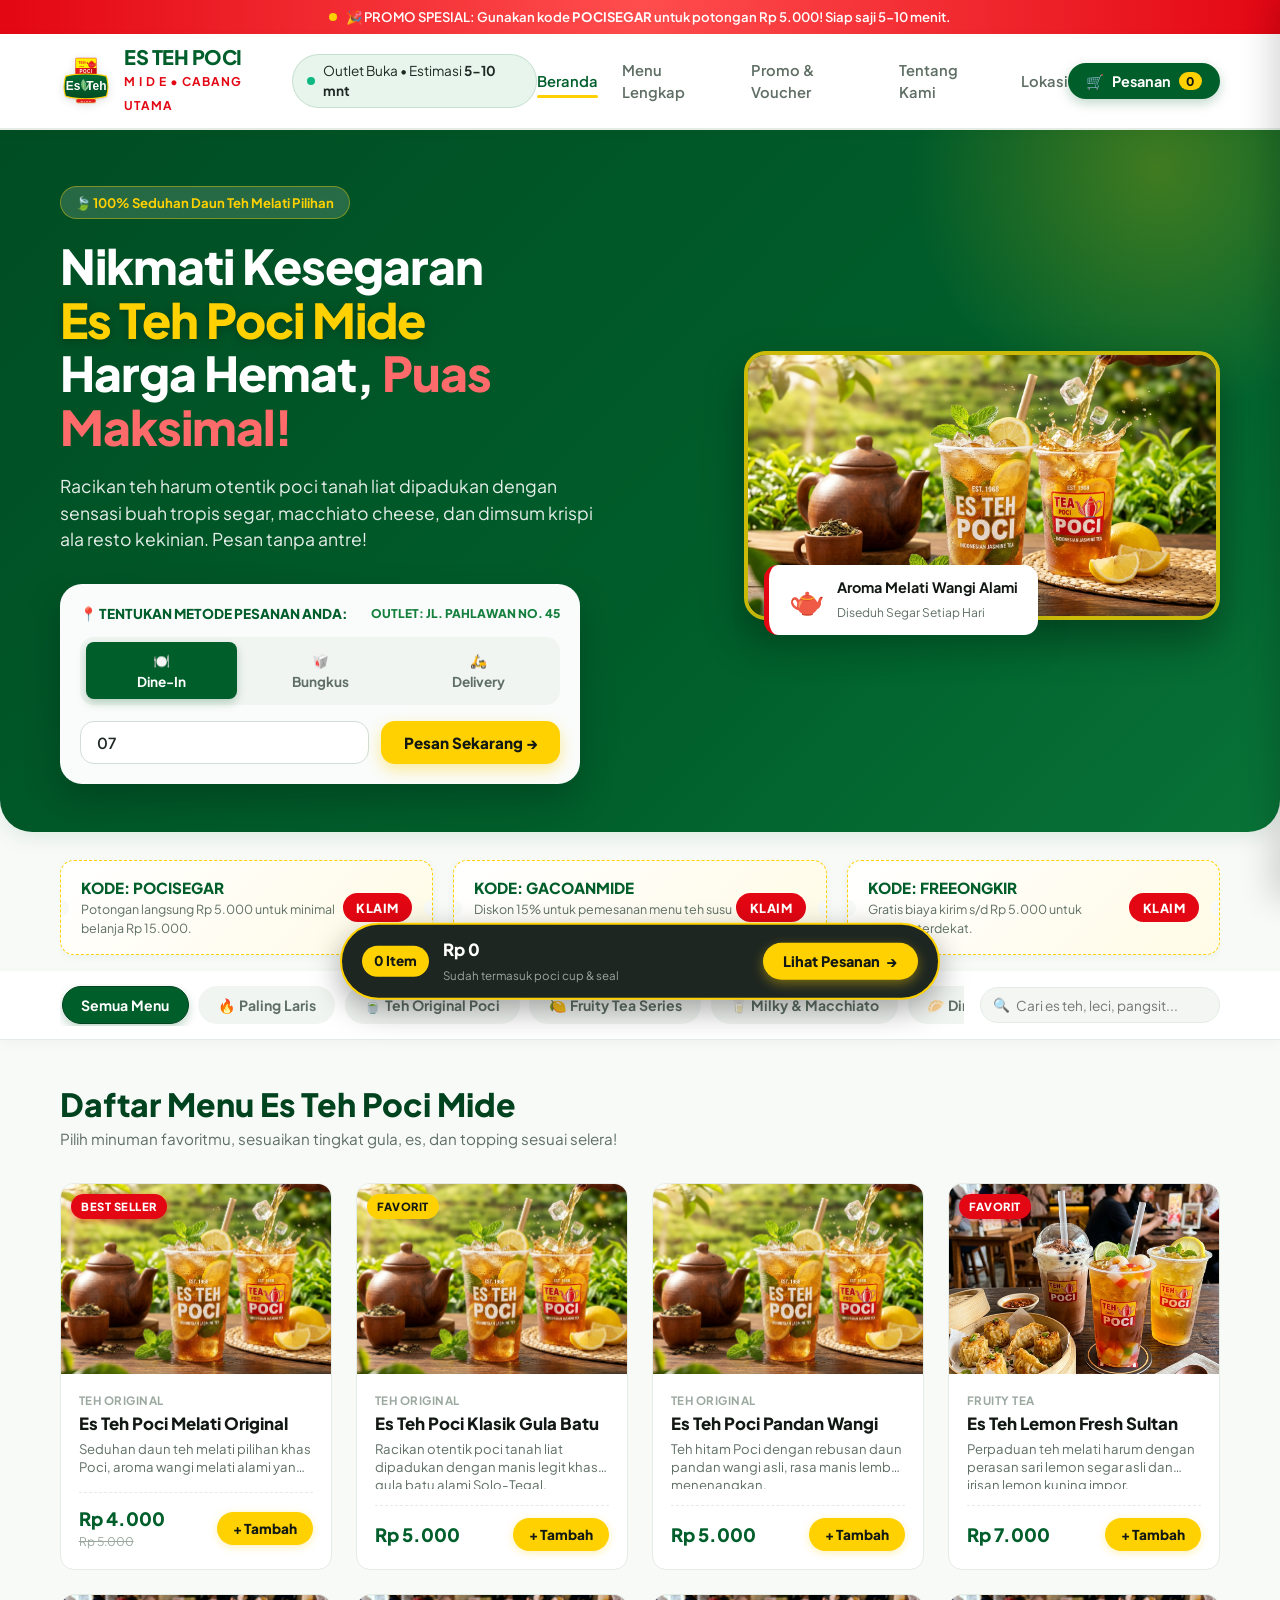
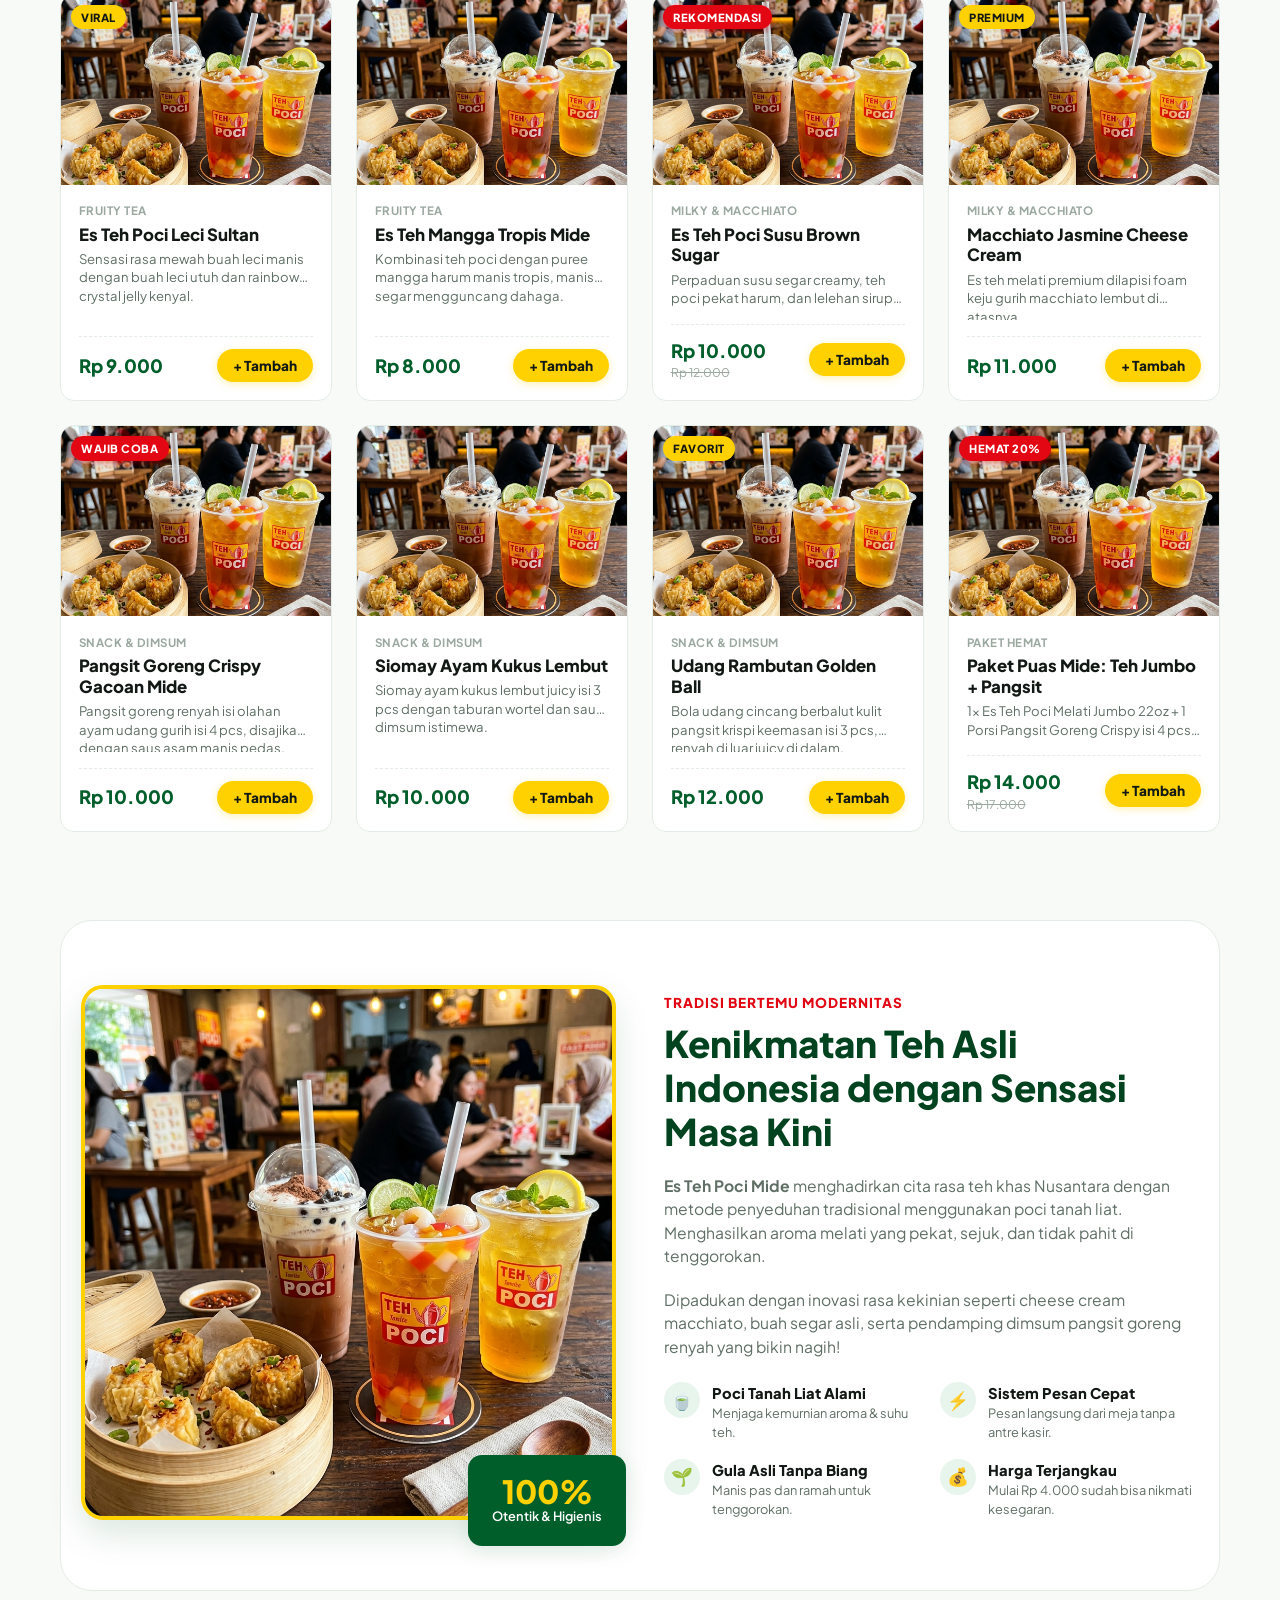
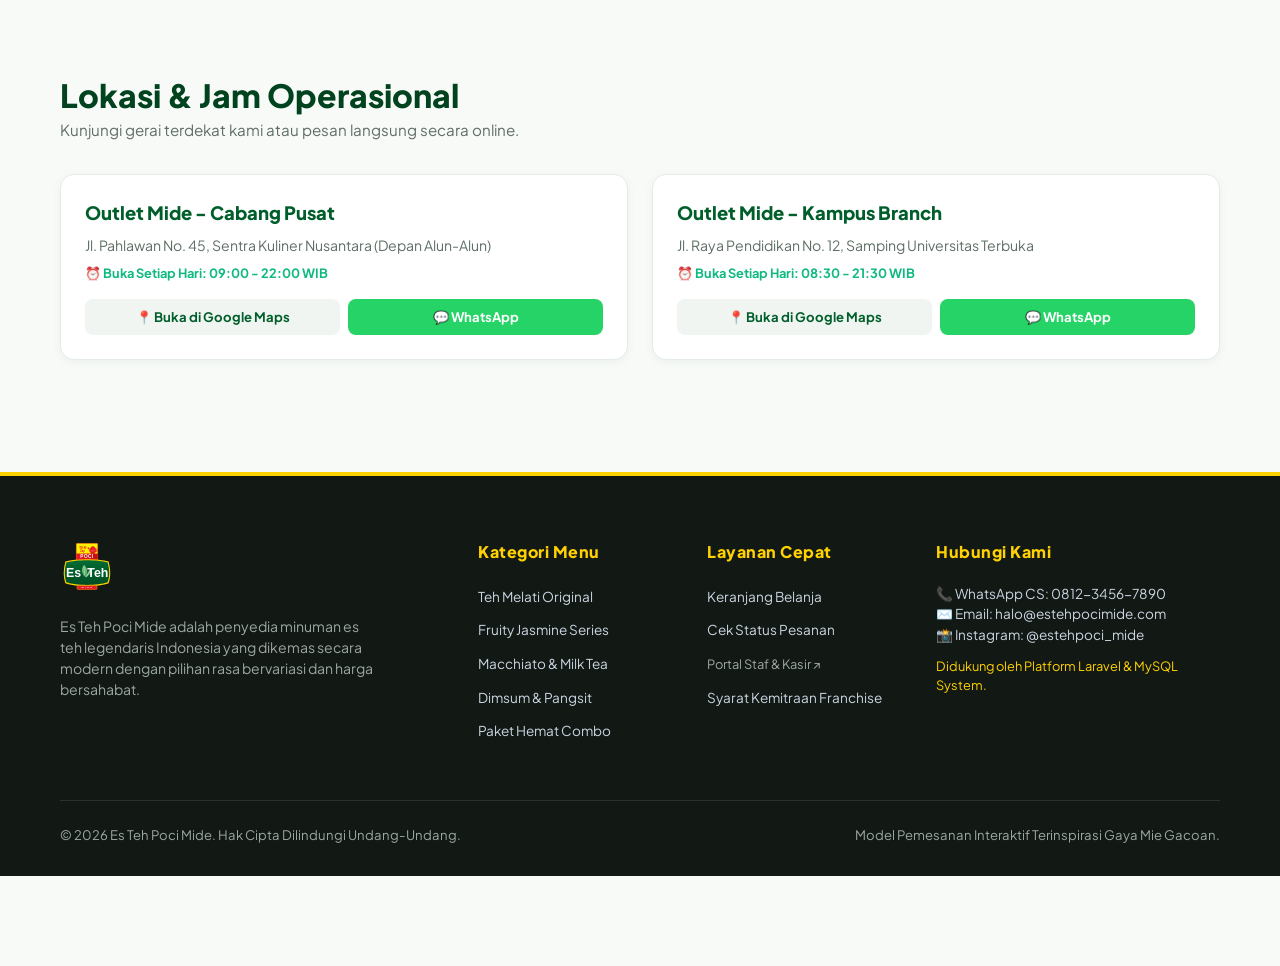
==== index.html @ ba57daf4 "feat: Website Landing Page & Pemesanan Es Teh Poci Mide ala Mie Gacoan, Portal Kasir /access_admin, " ====
<!DOCTYPE html>
<html lang="id">
<head>
  <meta charset="UTF-8">
  <meta name="viewport" content="width=device-width, initial-scale=1.0">
  <title>Es Teh Poci Mide - Segarnya Teh Asli Indonesia | Pesan Online Cepat</title>
  <meta name="description" content="Nikmati kesegaran otentik Es Teh Poci Mide dengan racikan daun teh melati pilihan dan poci tanah liat. Pesan online dine-in, takeaway, atau delivery dengan cepat dan praktis ala Mie Gacoan.">
  <meta name="keywords" content="Es Teh Poci, Es Teh Poci Mide, Pesan Online, Teh Melati, Minuman Segar, Mie Gacoan Style">
  
  <!-- Favicon -->
  <link rel="icon" type="image/svg+xml" href="assets/images/logo.svg">
  
  <!-- CSS Stylesheet -->
  <link rel="stylesheet" href="style.css">
</head>
<body>

  <!-- 1. TOP ANNOUNCEMENT BAR -->
  <div class="top-bar">
    <div class="container">
      <div class="ticker">
        <span class="pulse-dot"></span>
        <span>🎉 PROMO SPESIAL: Gunakan kode <b>POCISEGAR</b> untuk potongan Rp 5.000! Siap saji 5-10 menit.</span>
      </div>
    </div>
  </div>

  <!-- 2. NAVBAR -->
  <header class="navbar">
    <div class="container">
      <div class="nav-inner">
        <!-- Logo -->
        <a href="#beranda" class="brand-logo">
          <img src="assets/images/logo.svg" alt="Es Teh Poci Mide Logo">
          <div class="brand-text">
            <h1>ES TEH POCI</h1>
            <span>M I D E • CABANG UTAMA</span>
          </div>
        </a>

        <!-- Store Context & Status -->
        <div class="outlet-badge">
          <span class="status-led"></span>
          <span>Outlet Buka • Estimasi <b>5-10 mnt</b></span>
        </div>

        <!-- Desktop Navigation Links -->
        <nav class="nav-links">
          <a href="#beranda" class="nav-link active">Beranda</a>
          <a href="#menuCatalog" class="nav-link">Menu Lengkap</a>
          <a href="#promoSection" class="nav-link">Promo & Voucher</a>
          <a href="#tentangKami" class="nav-link">Tentang Kami</a>
          <a href="#lokasiOutlet" class="nav-link">Lokasi</a>
        </nav>

        <!-- Action Buttons (Purely Customer Focused) -->
        <div class="nav-actions">
          <button class="btn-cart-nav" onclick="AppState.openCartDrawer()" id="navCartBtn">
            <span>🛒</span>
            <span>Pesanan</span>
            <span class="cart-count-badge" id="navCartCount">0</span>
          </button>
        </div>
      </div>
    </div>
  </header>

  <!-- 3. HERO SECTION -->
  <section class="hero" id="beranda">
    <div class="container">
      <div class="hero-grid">
        <div class="hero-content">
          <div class="hero-tag">
            <span>🍃 100% Seduhan Daun Teh Melati Pilihan</span>
          </div>
          <h1 class="hero-title">
            Nikmati Kesegaran <br>
            <span class="highlight-yellow">Es Teh Poci Mide</span> <br>
            Harga Hemat, <span class="highlight-red">Puas Maksimal!</span>
          </h1>
          <p class="hero-desc">
            Racikan teh harum otentik poci tanah liat dipadukan dengan sensasi buah tropis segar, macchiato cheese, dan dimsum krispi ala resto kekinian. Pesan tanpa antre!
          </p>

          <!-- Order Mode Selector (Mie Gacoan Style) -->
          <div class="order-mode-selector">
            <div class="order-mode-header">
              <span>📍 Tentukan Metode Pesanan Anda:</span>
              <span style="font-size: 0.75rem; color: #15803d; font-weight: 800;">Outlet: Jl. Pahlawan No. 45</span>
            </div>
            
            <div class="order-tabs">
              <button class="order-tab-btn active" data-mode="dine_in">
                <span>🍽️</span>
                <span>Dine-In</span>
              </button>
              <button class="order-tab-btn" data-mode="takeaway">
                <span>🥡</span>
                <span>Bungkus</span>
              </button>
              <button class="order-tab-btn" data-mode="delivery">
                <span>🛵</span>
                <span>Delivery</span>
              </button>
            </div>

            <div class="order-mode-field" id="heroModeFields">
              <input type="text" id="heroTableNumber" placeholder="Nomor Meja Anda (misal: 07)" value="07">
              <button class="btn-hero-cta" onclick="AppState.scrollToMenu()">Pesan Sekarang →</button>
            </div>
          </div>
        </div>

        <div class="hero-visual">
          <img src="assets/images/hero-banner.jpg" alt="Segarnya Es Teh Poci Mide">
          <div class="floating-taste-badge">
            <div class="taste-badge-icon">🫖</div>
            <div class="taste-badge-text">
              <strong>Aroma Melati Wangi Alami</strong>
              <span>Diseduh Segar Setiap Hari</span>
            </div>
          </div>
        </div>
      </div>
    </div>
  </section>

  <!-- 4. PROMO & VOUCHER CAROUSEL -->
  <section class="promo-strip" id="promoSection">
    <div class="container">
      <div class="promo-cards-scroll">
        <!-- Voucher 1 -->
        <div class="promo-card">
          <div class="promo-content">
            <h4>KODE: POCISEGAR</h4>
            <p>Potongan langsung Rp 5.000 untuk minimal belanja Rp 15.000.</p>
          </div>
          <button class="promo-claim-btn" onclick="AppState.applyPromoCode('POCISEGAR'); AppState.openCartDrawer();">
            KLAIM
          </button>
        </div>

        <!-- Voucher 2 -->
        <div class="promo-card">
          <div class="promo-content">
            <h4>KODE: GACOANMIDE</h4>
            <p>Diskon 15% untuk pemesanan menu teh susu & dimsum!</p>
          </div>
          <button class="promo-claim-btn" onclick="AppState.applyPromoCode('GACOANMIDE'); AppState.openCartDrawer();">
            KLAIM
          </button>
        </div>

        <!-- Voucher 3 -->
        <div class="promo-card">
          <div class="promo-content">
            <h4>KODE: FREEONGKIR</h4>
            <p>Gratis biaya kirim s/d Rp 5.000 untuk delivery terdekat.</p>
          </div>
          <button class="promo-claim-btn" onclick="AppState.applyPromoCode('FREEONGKIR'); AppState.openCartDrawer();">
            KLAIM
          </button>
        </div>
      </div>
    </div>
  </section>

  <!-- 5. STICKY CATEGORY & SEARCH BAR -->
  <div class="category-sticky-bar">
    <div class="container">
      <div class="category-wrapper">
        <div class="category-pills">
          <button class="cat-pill active" data-cat="all">Semua Menu</button>
          <button class="cat-pill" data-cat="bestseller">🔥 Paling Laris</button>
          <button class="cat-pill" data-cat="original">🍵 Teh Original Poci</button>
          <button class="cat-pill" data-cat="fruit">🍋 Fruity Tea Series</button>
          <button class="cat-pill" data-cat="milky">🥛 Milky & Macchiato</button>
          <button class="cat-pill" data-cat="snack">🥟 Dimsum & Snack</button>
          <button class="cat-pill" data-cat="combo">🎉 Paket Hemat</button>
        </div>
        <div class="search-input-wrap">
          <span class="search-icon">🔍</span>
          <input type="text" id="menuSearchInput" placeholder="Cari es teh, leci, pangsit...">
        </div>
      </div>
    </div>
  </div>

  <!-- 6. MENU CATALOG SECTION -->
  <main class="menu-section" id="menuCatalog">
    <div class="container">
      <div class="section-heading">
        <div class="title-area">
          <h2>Daftar Menu Es Teh Poci Mide</h2>
          <p>Pilih minuman favoritmu, sesuaikan tingkat gula, es, dan topping sesuai selera!</p>
        </div>
      </div>

      <!-- Products Grid -->
      <div class="products-grid" id="productsContainer">
        <!-- Rendered via app.js -->
      </div>
    </div>
  </main>

  <!-- 7. ABOUT & BRAND STORY -->
  <section class="container" id="tentangKami">
    <div class="about-section">
      <div class="container">
        <div class="about-grid">
          <div class="about-img-box">
            <img src="assets/images/menu-showcase.jpg" alt="Varian Es Teh Poci Mide & Dimsum">
            <div class="about-badge-exp">
              <h3>100%</h3>
              <p>Otentik & Higienis</p>
            </div>
          </div>
          <div class="about-content">
            <h3 class="sub-title">Tradisi Bertemu Modernitas</h3>
            <h2>Kenikmatan Teh Asli Indonesia dengan Sensasi Masa Kini</h2>
            <p>
              <b>Es Teh Poci Mide</b> menghadirkan cita rasa teh khas Nusantara dengan metode penyeduhan tradisional menggunakan poci tanah liat. Menghasilkan aroma melati yang pekat, sejuk, dan tidak pahit di tenggorokan.
            </p>
            <p>
              Dipadukan dengan inovasi rasa kekinian seperti cheese cream macchiato, buah segar asli, serta pendamping dimsum pangsit goreng renyah yang bikin nagih!
            </p>
            
            <div class="feature-list">
              <div class="feature-item">
                <div class="feature-icon">🍵</div>
                <div class="feature-info">
                  <h5>Poci Tanah Liat Alami</h5>
                  <p>Menjaga kemurnian aroma & suhu teh.</p>
                </div>
              </div>
              <div class="feature-item">
                <div class="feature-icon">⚡</div>
                <div class="feature-info">
                  <h5>Sistem Pesan Cepat</h5>
                  <p>Pesan langsung dari meja tanpa antre kasir.</p>
                </div>
              </div>
              <div class="feature-item">
                <div class="feature-icon">🌱</div>
                <div class="feature-info">
                  <h5>Gula Asli Tanpa Biang</h5>
                  <p>Manis pas dan ramah untuk tenggorokan.</p>
                </div>
              </div>
              <div class="feature-item">
                <div class="feature-icon">💰</div>
                <div class="feature-info">
                  <h5>Harga Terjangkau</h5>
                  <p>Mulai Rp 4.000 sudah bisa nikmati kesegaran.</p>
                </div>
              </div>
            </div>
          </div>
        </div>
      </div>
    </div>
  </section>

  <!-- 8. OUTLET LOCATIONS & CONTACT -->
  <section class="locations-section" id="lokasiOutlet">
    <div class="container">
      <div class="section-heading">
        <div class="title-area">
          <h2>Lokasi & Jam Operasional</h2>
          <p>Kunjungi gerai terdekat kami atau pesan langsung secara online.</p>
        </div>
      </div>

      <div class="outlet-cards">
        <div class="outlet-box">
          <div>
            <h4>Outlet Mide - Cabang Pusat</h4>
            <p>Jl. Pahlawan No. 45, Sentra Kuliner Nusantara (Depan Alun-Alun)</p>
            <div class="outlet-timings">
              <span>⏰ Buka Setiap Hari: 09:00 - 22:00 WIB</span>
            </div>
          </div>
          <div class="outlet-actions">
            <a href="https://maps.google.com" target="_blank" class="btn-outlet-map">📍 Buka di Google Maps</a>
            <a href="https://wa.me/6281234567890?text=Halo%20Admin%20Es%20Teh%20Poci%20Mide" target="_blank" class="btn-outlet-wa">💬 WhatsApp</a>
          </div>
        </div>

        <div class="outlet-box">
          <div>
            <h4>Outlet Mide - Kampus Branch</h4>
            <p>Jl. Raya Pendidikan No. 12, Samping Universitas Terbuka</p>
            <div class="outlet-timings">
              <span>⏰ Buka Setiap Hari: 08:30 - 21:30 WIB</span>
            </div>
          </div>
          <div class="outlet-actions">
            <a href="https://maps.google.com" target="_blank" class="btn-outlet-map">📍 Buka di Google Maps</a>
            <a href="https://wa.me/6281234567890?text=Halo%20Admin%20Es%20Teh%20Poci%20Mide" target="_blank" class="btn-outlet-wa">💬 WhatsApp</a>
          </div>
        </div>
      </div>
    </div>
  </section>

  <!-- 9. FOOTER -->
  <footer class="footer">
    <div class="container">
      <div class="footer-grid">
        <div class="footer-brand">
          <img src="assets/images/logo.svg" alt="Es Teh Poci Mide">
          <p>Es Teh Poci Mide adalah penyedia minuman es teh legendaris Indonesia yang dikemas secara modern dengan pilihan rasa bervariasi dan harga bersahabat.</p>
        </div>
        <div class="footer-col">
          <h5>Kategori Menu</h5>
          <ul>
            <li><a href="#menuCatalog">Teh Melati Original</a></li>
            <li><a href="#menuCatalog">Fruity Jasmine Series</a></li>
            <li><a href="#menuCatalog">Macchiato & Milk Tea</a></li>
            <li><a href="#menuCatalog">Dimsum & Pangsit</a></li>
            <li><a href="#menuCatalog">Paket Hemat Combo</a></li>
          </ul>
        </div>
        <div class="footer-col">
          <h5>Layanan Cepat</h5>
          <ul>
            <li><a href="javascript:void(0)" onclick="AppState.openCartDrawer()">Keranjang Belanja</a></li>
            <li><a href="javascript:void(0)" onclick="AppState.openTrackingModal()">Cek Status Pesanan</a></li>
            <li><a href="access_admin.html" target="_blank" style="color:var(--text-light); font-size:0.8rem;">Portal Staf & Kasir ↗</a></li>
            <li><a href="#lokasiOutlet">Syarat Kemitraan Franchise</a></li>
          </ul>
        </div>
        <div class="footer-col">
          <h5>Hubungi Kami</h5>
          <p style="font-size:0.85rem; color:#cbd5e1; margin-bottom:0.75rem;">
            📞 WhatsApp CS: 0812-3456-7890<br>
            ✉️ Email: halo@estehpocimide.com<br>
            📸 Instagram: @estehpoci_mide
          </p>
          <div style="font-size: 0.8rem; color: var(--yellow);">
            Didukung oleh Platform Laravel & MySQL System.
          </div>
        </div>
      </div>

      <div class="footer-bottom">
        <div>&copy; 2026 Es Teh Poci Mide. Hak Cipta Dilindungi Undang-Undang.</div>
        <div>Model Pemesanan Interaktif Terinspirasi Gaya Mie Gacoan.</div>
      </div>
    </div>
  </footer>

  <!-- 10. STICKY FLOATING CART BAR -->
  <div class="floating-cart-bar" id="floatingCartBar">
    <div class="cart-bar-info">
      <span class="cart-bar-badge" id="floatingCartCount">0 Item</span>
      <div class="cart-bar-pricing">
        <h5 id="floatingCartPrice">Rp 0</h5>
        <span>Sudah termasuk poci cup & seal</span>
      </div>
    </div>
    <button class="btn-view-order" onclick="AppState.openCartDrawer()">
      <span>Lihat Pesanan</span>
      <span>→</span>
    </button>
  </div>

  <!-- 11. MIE GACOAN-STYLE PRODUCT CUSTOMIZATION MODAL -->
  <div class="modal-overlay" id="customizeModal">
    <div class="modal-container">
      <button class="modal-close-btn" onclick="AppState.closeProductModal()">✕</button>
      <img src="assets/images/hero-banner.jpg" id="modalProductImg" class="modal-banner-img" alt="Product Image">
      
      <div class="modal-content-body">
        <div style="display:flex; justify-content:space-between; align-items:flex-start;">
          <div>
            <h3 class="modal-item-title" id="modalProductTitle">Nama Minuman</h3>
            <p class="modal-item-desc" id="modalProductDesc">Deskripsi rasa dan racikan teh</p>
          </div>
          <span style="font-size:1.2rem; font-weight:900; color:var(--primary);" id="modalBasePrice">Rp 4.000</span>
        </div>

        <!-- Customization Fields for Drinks -->
        <div id="drinkCustomizationFields">
          <!-- Size Selector -->
          <div class="option-group">
            <div class="option-group-title">
              <span>Ukuran Cup</span>
              <span class="badge-req">Wajib</span>
            </div>
            <div class="option-chips-grid">
              <label class="option-chip selected">
                <input type="radio" name="cupSize" value="reguler" checked>
                <span class="chip-name">Reguler (16oz)</span>
                <span class="chip-sub">+Rp 0</span>
              </label>
              <label class="option-chip">
                <input type="radio" name="cupSize" value="jumbo">
                <span class="chip-name">Jumbo (22oz) 🔥</span>
                <span class="chip-sub">+Rp 2.000</span>
              </label>
            </div>
          </div>

          <!-- Sugar Level -->
          <div class="option-group">
            <div class="option-group-title">
              <span>Tingkat Kemanisan (Sugar Level)</span>
              <span class="badge-req">Wajib</span>
            </div>
            <div class="option-chips-grid">
              <label class="option-chip selected">
                <input type="radio" name="sugarLevel" value="normal" checked>
                <span class="chip-name">Normal (100%)</span>
                <span class="chip-sub">Rekomendasi</span>
              </label>
              <label class="option-chip">
                <input type="radio" name="sugarLevel" value="less">
                <span class="chip-name">Less Sugar (70%)</span>
                <span class="chip-sub">Manis Pas</span>
              </label>
              <label class="option-chip">
                <input type="radio" name="sugarLevel" value="half">
                <span class="chip-name">Sedikit (30%)</span>
                <span class="chip-sub">Light Sweet</span>
              </label>
              <label class="option-chip">
                <input type="radio" name="sugarLevel" value="zero">
                <span class="chip-name">No Sugar (0%)</span>
                <span class="chip-sub">Teh Tawar</span>
              </label>
            </div>
          </div>

          <!-- Ice Level -->
          <div class="option-group">
            <div class="option-group-title">
              <span>Pilihan Es Batu (Ice Level)</span>
              <span class="badge-req">Wajib</span>
            </div>
            <div class="option-chips-grid">
              <label class="option-chip selected">
                <input type="radio" name="iceLevel" value="normal" checked>
                <span class="chip-name">Normal Ice 🧊</span>
                <span class="chip-sub">Segar Dingin</span>
              </label>
              <label class="option-chip">
                <input type="radio" name="iceLevel" value="less">
                <span class="chip-name">Less Ice</span>
                <span class="chip-sub">Sedikit Es</span>
              </label>
              <label class="option-chip">
                <input type="radio" name="iceLevel" value="extra">
                <span class="chip-name">Extra Ice ❄️</span>
                <span class="chip-sub">Super Dingin</span>
              </label>
              <label class="option-chip">
                <input type="radio" name="iceLevel" value="none">
                <span class="chip-name">Tanpa Es</span>
                <span class="chip-sub">Suhu Ruang</span>
              </label>
            </div>
          </div>

          <!-- Topping Checkbox Options -->
          <div class="option-group">
            <div class="option-group-title">
              <span>Topping Tambahan</span>
              <span style="font-size:0.75rem; color:var(--text-muted);">Bisa pilih lebih dari satu</span>
            </div>
            
            <label class="topping-option-item">
              <div class="topping-left">
                <input type="checkbox" name="topping" value="Cincau Hitam" data-price="2000">
                <span>Cincau Hitam Segar</span>
              </div>
              <span class="topping-price">+Rp 2.000</span>
            </label>

            <label class="topping-option-item">
              <div class="topping-left">
                <input type="checkbox" name="topping" value="Rainbow Jelly" data-price="2000">
                <span>Rainbow Crystal Jelly</span>
              </div>
              <span class="topping-price">+Rp 2.000</span>
            </label>

            <label class="topping-option-item">
              <div class="topping-left">
                <input type="checkbox" name="topping" value="Biji Selasih" data-price="1000">
                <span>Biji Selasih Alami</span>
              </div>
              <span class="topping-price">+Rp 1.000</span>
            </label>

            <label class="topping-option-item">
              <div class="topping-left">
                <input type="checkbox" name="topping" value="Cream Cheese Macchiato" data-price="3000">
                <span>Cream Cheese Macchiato</span>
              </div>
              <span class="topping-price">+Rp 3.000</span>
            </label>
          </div>
        </div>

        <!-- Special Notes Textarea -->
        <div class="option-group" style="border-bottom:none;">
          <div class="option-group-title">
            <span>Catatan Khusus Pesanan</span>
          </div>
          <textarea id="modalNotes" class="notes-input" placeholder="Contoh: Es dipisah, sedotan cabang 2, jangan terlalu manis..."></textarea>
        </div>

        <!-- Modal Footer Actions -->
        <div class="modal-footer-action">
          <div class="qty-counter">
            <button class="qty-btn" onclick="AppState.changeModalQty(-1)">-</button>
            <span class="qty-val" id="modalQty">1</span>
            <button class="qty-btn" onclick="AppState.changeModalQty(1)">+</button>
          </div>
          <button class="btn-confirm-add" onclick="AppState.addToCartFromModal()">
            <span>Tambahkan ke Keranjang</span>
            <span id="modalTotalBtnPrice">Rp 4.000</span>
          </button>
        </div>
      </div>
    </div>
  </div>

  <!-- 12. CART & CHECKOUT SLIDE-OUT DRAWER -->
  <div class="drawer-overlay" id="cartDrawerOverlay" onclick="AppState.closeCartDrawer()"></div>
  <div class="cart-drawer" id="cartDrawer">
    <div class="drawer-header">
      <h3>
        <span>🛒</span>
        <span>Keranjang Pesanan</span>
      </h3>
      <button class="modal-close-btn" style="position:static;" onclick="AppState.closeCartDrawer()">✕</button>
    </div>

    <div class="drawer-body">
      <!-- Empty State -->
      <div id="cartDrawerEmpty" style="display:none; text-align:center; padding:3rem 1rem;">
        <div style="font-size:3.5rem; margin-bottom:1rem;">🛍️</div>
        <h4 style="font-weight:800; color:var(--dark); margin-bottom:0.5rem;">Keranjang Anda Kosong</h4>
        <p style="font-size:0.85rem; color:var(--text-muted); margin-bottom:1.5rem;">Pilih menu kesukaanmu dan masukkan ke dalam keranjang sekarang.</p>
        <button class="btn-confirm-add" style="justify-content:center;" onclick="AppState.closeCartDrawer(); AppState.scrollToMenu();">
          Lihat Menu Segar →
        </button>
      </div>

      <!-- Items List -->
      <div class="cart-items-list" id="cartDrawerItems">
        <!-- Rendered via JS -->
      </div>

      <!-- Checkout Form Section -->
      <div id="cartDrawerCheckoutSection">
        <!-- Promo Code Input -->
        <div class="drawer-promo-box">
          <div class="promo-form">
            <input type="text" id="promoInput" placeholder="Ketik kode promo (misal: POCISEGAR)">
            <button class="btn-apply-promo" onclick="AppState.applyPromoCode()">Pakai</button>
          </div>
          <div id="drawerVoucherAlert" class="applied-voucher-alert" style="display:none;"></div>
        </div>

        <form class="checkout-form-section" id="checkoutForm" onsubmit="AppState.submitOrder(event)">
          <h4 style="font-size:1rem; font-weight:800; color:var(--primary); margin-bottom:1rem;">
            Informasi Pemesan
          </h4>

          <div class="form-group">
            <label for="checkoutName">Nama Lengkap *</label>
            <input type="text" id="checkoutName" required placeholder="Contoh: Andi Pratama" value="Andi">
          </div>

          <div class="form-group">
            <label for="checkoutWa">Nomor WhatsApp Aktif *</label>
            <input type="tel" id="checkoutWa" required placeholder="Contoh: 081234567890" value="081298765432">
          </div>

          <div class="form-group">
            <label>Tipe Pemesanan *</label>
            <div style="display:flex; gap:0.5rem; margin-top:0.3rem;">
              <label style="flex:1; border:1px solid var(--border-color); padding:0.5rem; border-radius:var(--radius-sm); text-align:center; font-size:0.8rem; font-weight:700; cursor:pointer;">
                <input type="radio" name="checkoutOrderType" value="dine_in" checked> Makan di Tempat
              </label>
              <label style="flex:1; border:1px solid var(--border-color); padding:0.5rem; border-radius:var(--radius-sm); text-align:center; font-size:0.8rem; font-weight:700; cursor:pointer;">
                <input type="radio" name="checkoutOrderType" value="takeaway"> Bungkus Pulang
              </label>
              <label style="flex:1; border:1px solid var(--border-color); padding:0.5rem; border-radius:var(--radius-sm); text-align:center; font-size:0.8rem; font-weight:700; cursor:pointer;">
                <input type="radio" name="checkoutOrderType" value="delivery"> Pesan Antar
              </label>
            </div>
          </div>

          <div class="form-group">
            <label for="checkoutDetailDest">Nomor Meja / Alamat Pengiriman *</label>
            <input type="text" id="checkoutDetailDest" required placeholder="Contoh: Meja 07 atau Jl. Mawar No. 12" value="Meja 07">
          </div>

          <div class="form-group">
            <label>Metode Pembayaran *</label>
            <div class="payment-selector">
              <label class="payment-method-chip selected">
                <input type="radio" name="paymentMethod" value="qris" checked>
                <span class="pay-icon">📱</span>
                <span class="pay-title">QRIS Instan</span>
              </label>
              <label class="payment-method-chip">
                <input type="radio" name="paymentMethod" value="transfer">
                <span class="pay-icon">🏦</span>
                <span class="pay-title">Transfer Bank</span>
              </label>
              <label class="payment-method-chip">
                <input type="radio" name="paymentMethod" value="cash">
                <span class="pay-icon">💵</span>
                <span class="pay-title">Tunai di Kasir</span>
              </label>
            </div>
          </div>

          <!-- Price Summary Breakdown -->
          <div class="summary-box">
            <div class="summary-row">
              <span>Subtotal Minuman</span>
              <span id="drawerSubtotal">Rp 0</span>
            </div>
            <div class="summary-row" id="drawerDiscountRow" style="display:none; color:#15803d; font-weight:700;">
              <span>Diskon Voucher</span>
              <span id="drawerDiscount">- Rp 0</span>
            </div>
            <div class="summary-row">
              <span>Biaya Layanan & Cup Seal</span>
              <span>Rp 1.000</span>
            </div>
            <div class="summary-row total-row">
              <span>Total Pembayaran</span>
              <span id="drawerGrandTotal">Rp 0</span>
            </div>
          </div>

          <div style="margin-top:1.25rem;">
            <button type="submit" class="btn-submit-order">
              <span>Lanjutkan & Bayar Pesanan</span>
              <span>→</span>
            </button>
          </div>
        </form>
      </div>
    </div>
  </div>

  <!-- 13. LIVE ORDER TRACKING MODAL (Mie Gacoan Realtime Order Tracking) -->
  <div class="modal-overlay" id="trackingModal">
    <div class="modal-container">
      <button class="modal-close-btn" onclick="AppState.closeTrackingModal()">✕</button>
      <div class="order-tracking-card">
        <div class="track-header">
          <div class="track-badge-id" id="trackOrderId">#POCI-10821</div>
          <h3 style="font-size:1.35rem; font-weight:900; color:var(--dark);">Status Pesanan Anda</h3>
          <p style="font-size:0.85rem; color:var(--text-muted);">
            Pesanan atas nama <b id="trackCustomerName">-</b> • <span id="trackOrderType">-</span>
          </p>
        </div>

        <!-- Timeline Progress Bar -->
        <div class="track-timeline">
          <div class="progress-fill-line" id="timelineProgressLine" style="width: 33%;"></div>
          
          <div class="timeline-step completed" id="step-diterima">
            <div class="step-circle">1</div>
            <span class="step-label">Diterima</span>
          </div>

          <div class="timeline-step current" id="step-diproses">
            <div class="step-circle">2</div>
            <span class="step-label">Diracik</span>
          </div>

          <div class="timeline-step" id="step-siap">
            <div class="step-circle">3</div>
            <span class="step-label">Siap Saji</span>
          </div>

          <div class="timeline-step" id="step-selesai">
            <div class="step-circle">4</div>
            <span class="step-label">Selesai</span>
          </div>
        </div>

        <!-- Dynamic QRIS payment box if QRIS chosen -->
        <div class="qris-display-box" id="trackQrisBox">
          <span style="font-size:0.78rem; font-weight:800; color:var(--primary); text-transform:uppercase; display:block; margin-bottom:0.4rem;">
            Scan QRIS Nasional untuk Konfirmasi Otomatis
          </span>
          <!-- Dynamic QR code simulation with clean SVG -->
          <svg style="width:160px; height:160px; margin:0 auto;" viewBox="0 0 100 100">
            <rect width="100" height="100" fill="#ffffff" />
            <!-- Corners -->
            <rect x="10" y="10" width="25" height="25" fill="#000" />
            <rect x="14" y="14" width="17" height="17" fill="#fff" />
            <rect x="17" y="17" width="11" height="11" fill="#000" />

            <rect x="65" y="10" width="25" height="25" fill="#000" />
            <rect x="69" y="14" width="17" height="17" fill="#fff" />
            <rect x="72" y="17" width="11" height="11" fill="#000" />

            <rect x="10" y="65" width="25" height="25" fill="#000" />
            <rect x="14" y="69" width="17" height="17" fill="#fff" />
            <rect x="17" y="72" width="11" height="11" fill="#000" />

            <!-- Pattern Dots -->
            <rect x="42" y="15" width="6" height="6" fill="#000" />
            <rect x="52" y="15" width="6" height="6" fill="#000" />
            <rect x="42" y="27" width="6" height="6" fill="#000" />
            <rect x="52" y="35" width="6" height="6" fill="#000" />
            <rect x="25" y="45" width="6" height="6" fill="#000" />
            <rect x="35" y="45" width="12" height="6" fill="#000" />
            <rect x="55" y="48" width="8" height="8" fill="#000" />
            <rect x="70" y="45" width="6" height="6" fill="#000" />
            <rect x="80" y="55" width="8" height="6" fill="#000" />
            <rect x="42" y="65" width="8" height="8" fill="#000" />
            <rect x="55" y="65" width="6" height="6" fill="#000" />
            <rect x="42" y="78" width="6" height="6" fill="#000" />
            <rect x="55" y="78" width="12" height="6" fill="#000" />
            <rect x="75" y="75" width="10" height="10" fill="#000" />
            <!-- Center Mini Brand Dot -->
            <circle cx="50" cy="50" r="7" fill="#e30613" />
            <circle cx="50" cy="50" r="4" fill="#ffd100" />
          </svg>
          <div style="font-size:0.75rem; color:var(--text-muted); margin-top:0.4rem;">
            Dapat dipindai melalui GoPay, OVO, DANA, ShopeePay, BCA, Mandiri, dll.
          </div>
          <div style="margin-top:0.6rem;">
            <span class="qris-timer-pill">Menunggu Verifikasi Kasir • Estimasi 3 mnt</span>
          </div>
        </div>

        <!-- Order Items Detail in Tracking -->
        <div style="background:#f8faf8; border-radius:var(--radius-sm); padding:1rem; margin-bottom:1.25rem;">
          <div style="font-size:0.8rem; font-weight:800; color:var(--text-main); margin-bottom:0.5rem; text-transform:uppercase;">
            Rincian Pesanan:
          </div>
          <div id="trackItemsList"></div>
          <div style="display:flex; justify-content:space-between; border-top:1px dashed var(--border-color); padding-top:0.5rem; margin-top:0.5rem; font-weight:900;">
            <span>Total Bayar:</span>
            <span id="trackTotal" style="color:var(--primary);">Rp 0</span>
          </div>
          <div style="font-size:0.75rem; color:var(--text-muted); margin-top:0.25rem;">
            Metode Pembayaran: <b id="trackPayMethod">QRIS</b>
          </div>
        </div>

        <!-- Action Buttons -->
        <div style="display:flex; flex-direction:column; gap:0.6rem;">
          <a href="#" id="btnTrackSendWa" target="_blank" class="btn-submit-order" style="text-decoration:none; background:#25d366; box-shadow:none;">
            <span>💬 Kirim Struk ke WhatsApp Kasir</span>
          </a>
          <button class="btn-confirm-add" style="justify-content:center; background:#f1f5f2; color:var(--dark); box-shadow:none;" onclick="window.print()">
            <span>🖨️ Cetak / Simpan Struk</span>
          </button>
        </div>
      </div>
  <!-- JavaScript App Logic -->
  <script src="app.js"></script>
</body>
</html>
---- style.css ----
/* ==========================================================================
   ES TEH POCI MIDE - BRAND DESIGN SYSTEM & STYLESHEET
   Colors:
     - Forest Green Primary: #005e2b & #004d23
     - Accent Gold/Yellow: #ffd100 & #fdb813
     - Crimson Red Accent: #e30613 & #c60b12
     - Soft Tea Cream: #faf8f2
     - Charcoal Dark: #1a1e1b
   ========================================================================== */

@import url('https://fonts.googleapis.com/css2?family=Plus+Jakarta+Sans:wght@300;400;500;600;700;800;900&family=Playfair+Display:ital,wght@0,700;1,600&display=swap');

:root {
  --primary: #005e2b;
  --primary-dark: #00431e;
  --primary-light: #0d8340;
  --primary-subtle: #e8f5ec;
  --yellow: #ffd100;
  --yellow-hover: #e5bc00;
  --yellow-subtle: #fffbe6;
  --red: #e30613;
  --red-hover: #c60510;
  --red-subtle: #feebee;
  --dark: #121814;
  --dark-surface: #1e2621;
  --text-main: #1f2923;
  --text-muted: #5f6f65;
  --text-light: #9ba8a0;
  --bg-body: #f8faf8;
  --bg-card: #ffffff;
  --border-light: #e5ece6;
  --border-color: #d2ded5;
  
  --shadow-sm: 0 2px 8px rgba(0, 94, 43, 0.06);
  --shadow-md: 0 6px 20px rgba(0, 94, 43, 0.1);
  --shadow-lg: 0 14px 34px rgba(0, 94, 43, 0.14);
  --shadow-glow: 0 0 24px rgba(255, 209, 0, 0.45);
  
  --radius-sm: 8px;
  --radius-md: 14px;
  --radius-lg: 22px;
  --radius-full: 9999px;
  
  --transition: all 0.25s cubic-bezier(0.16, 1, 0.3, 1);
}

/* Reset & Base */
*, *::before, *::after {
  box-sizing: border-box;
  margin: 0;
  padding: 0;
}

html {
  scroll-behavior: smooth;
  font-size: 16px;
}

body {
  font-family: 'Plus Jakarta Sans', sans-serif;
  background-color: var(--bg-body);
  color: var(--text-main);
  line-height: 1.5;
  -webkit-font-smoothing: antialiased;
  overflow-x: hidden;
  padding-bottom: 90px; /* Space for sticky cart */
}

a {
  text-decoration: none;
  color: inherit;
}

button {
  font-family: inherit;
  cursor: pointer;
  border: none;
  background: none;
  outline: none;
  transition: var(--transition);
}

input, select, textarea {
  font-family: inherit;
  font-size: 0.95rem;
}

.container {
  max-width: 1200px;
  margin: 0 auto;
  padding: 0 1.25rem;
}

/* ==========================================================================
   TOP ANNOUNCEMENT BAR
   ========================================================================== */
.top-bar {
  background: linear-gradient(90deg, var(--red) 0%, #ff4d4d 50%, var(--red) 100%);
  color: #fff;
  font-size: 0.82rem;
  font-weight: 600;
  padding: 0.45rem 1rem;
  display: flex;
  justify-content: space-between;
  align-items: center;
}

.top-bar .ticker {
  display: flex;
  align-items: center;
  gap: 0.6rem;
  margin: 0 auto;
}

.top-bar .pulse-dot {
  width: 8px;
  height: 8px;
  background: var(--yellow);
  border-radius: 50%;
  box-shadow: 0 0 0 0 rgba(255, 209, 0, 0.7);
  animation: pulse-ring 1.8s infinite;
}

@keyframes pulse-ring {
  0% { transform: scale(0.9); box-shadow: 0 0 0 0 rgba(255, 209, 0, 0.8); }
  70% { transform: scale(1.1); box-shadow: 0 0 0 8px rgba(255, 209, 0, 0); }
  100% { transform: scale(0.9); box-shadow: 0 0 0 0 rgba(255, 209, 0, 0); }
}

/* ==========================================================================
   NAVIGATION BAR
   ========================================================================== */
.navbar {
  position: sticky;
  top: 0;
  z-index: 1000;
  background: rgba(255, 255, 255, 0.96);
  backdrop-filter: blur(12px);
  border-bottom: 2px solid var(--border-light);
  box-shadow: var(--shadow-sm);
  transition: var(--transition);
}

.navbar .nav-inner {
  display: flex;
  align-items: center;
  justify-content: space-between;
  padding: 0.75rem 0;
}

.brand-logo {
  display: flex;
  align-items: center;
  gap: 0.75rem;
}

.brand-logo img {
  height: 52px;
  width: auto;
  filter: drop-shadow(0 2px 4px rgba(0, 0, 0, 0.12));
}

.brand-text h1 {
  font-size: 1.25rem;
  font-weight: 800;
  color: var(--primary);
  line-height: 1.1;
  letter-spacing: -0.5px;
}

.brand-text span {
  font-size: 0.75rem;
  color: var(--red);
  font-weight: 700;
  text-transform: uppercase;
  letter-spacing: 1px;
}

/* Mie Gacoan Style Store Context Selector */
.outlet-badge {
  display: flex;
  align-items: center;
  background: var(--primary-subtle);
  border: 1px solid rgba(0, 94, 43, 0.15);
  border-radius: var(--radius-full);
  padding: 0.35rem 0.85rem;
  font-size: 0.85rem;
  gap: 0.5rem;
  cursor: pointer;
  transition: var(--transition);
}

.outlet-badge:hover {
  background: #d8edd2;
  border-color: var(--primary);
}

.outlet-badge .status-led {
  width: 8px;
  height: 8px;
  background: #10b981;
  border-radius: 50%;
  animation: pulse-ring 2s infinite;
}

.nav-links {
  display: flex;
  align-items: center;
  gap: 1.5rem;
}

.nav-link {
  font-size: 0.92rem;
  font-weight: 600;
  color: var(--text-muted);
  position: relative;
  transition: var(--transition);
}

.nav-link:hover, .nav-link.active {
  color: var(--primary);
}

.nav-link.active::after {
  content: '';
  position: absolute;
  bottom: -6px;
  left: 0;
  width: 100%;
  height: 3px;
  background: var(--yellow);
  border-radius: 4px;
}

.nav-actions {
  display: flex;
  align-items: center;
  gap: 0.75rem;
}

.btn-admin-switch {
  display: flex;
  align-items: center;
  gap: 0.4rem;
  background: var(--dark-surface);
  color: #fff;
  padding: 0.45rem 0.9rem;
  border-radius: var(--radius-full);
  font-size: 0.8rem;
  font-weight: 600;
}

.btn-admin-switch:hover {
  background: var(--primary);
  transform: translateY(-1px);
}

.btn-cart-nav {
  position: relative;
  background: var(--primary);
  color: #fff;
  padding: 0.55rem 1.15rem;
  border-radius: var(--radius-full);
  font-size: 0.9rem;
  font-weight: 700;
  display: flex;
  align-items: center;
  gap: 0.5rem;
  box-shadow: 0 4px 12px rgba(0, 94, 43, 0.25);
}

.btn-cart-nav:hover {
  background: var(--primary-dark);
  box-shadow: 0 6px 16px rgba(0, 94, 43, 0.35);
  transform: translateY(-1px);
}

.cart-count-badge {
  background: var(--yellow);
  color: var(--dark);
  font-size: 0.75rem;
  font-weight: 800;
  padding: 0.1rem 0.45rem;
  border-radius: 12px;
  min-width: 20px;
  text-align: center;
}

/* ==========================================================================
   HERO SECTION (Mie Gacoan / Fast Casual Vibe)
   ========================================================================== */
.hero {
  position: relative;
  background: linear-gradient(135deg, #004d23 0%, #005e2b 60%, #087337 100%);
  color: #fff;
  padding: 3.5rem 0 3rem;
  overflow: hidden;
  border-radius: 0 0 32px 32px;
  box-shadow: var(--shadow-md);
}

.hero::before {
  content: '';
  position: absolute;
  top: -30%;
  right: -10%;
  width: 500px;
  height: 500px;
  background: radial-gradient(circle, rgba(255, 209, 0, 0.25) 0%, rgba(255, 209, 0, 0) 70%);
  border-radius: 50%;
  pointer-events: none;
}

.hero-grid {
  display: grid;
  grid-template-columns: 1.15fr 0.85fr;
  align-items: center;
  gap: 2.5rem;
}

.hero-tag {
  display: inline-flex;
  align-items: center;
  gap: 0.5rem;
  background: rgba(255, 255, 255, 0.15);
  backdrop-filter: blur(8px);
  border: 1px solid rgba(255, 209, 0, 0.4);
  padding: 0.35rem 0.9rem;
  border-radius: var(--radius-full);
  font-size: 0.82rem;
  font-weight: 700;
  color: var(--yellow);
  margin-bottom: 1.25rem;
}

.hero-title {
  font-size: 3rem;
  font-weight: 900;
  line-height: 1.12;
  letter-spacing: -1px;
  margin-bottom: 1.2rem;
}

.hero-title .highlight-yellow {
  color: var(--yellow);
  text-shadow: 0 2px 10px rgba(0,0,0,0.25);
}

.hero-title .highlight-red {
  color: #ff6b6b;
}

.hero-desc {
  font-size: 1.1rem;
  color: rgba(255, 255, 255, 0.9);
  margin-bottom: 2rem;
  max-width: 540px;
  font-weight: 400;
}

/* Mode Pesan: Dine-in / Takeaway / Delivery Switcher */
.order-mode-selector {
  background: rgba(255, 255, 255, 0.98);
  border-radius: var(--radius-lg);
  padding: 1.25rem;
  box-shadow: 0 16px 36px rgba(0, 0, 0, 0.22);
  color: var(--text-main);
  max-width: 520px;
}

.order-mode-header {
  font-size: 0.85rem;
  font-weight: 800;
  text-transform: uppercase;
  color: var(--primary);
  margin-bottom: 0.75rem;
  display: flex;
  align-items: center;
  justify-content: space-between;
}

.order-tabs {
  display: grid;
  grid-template-columns: repeat(3, 1fr);
  gap: 0.5rem;
  background: #f1f5f2;
  padding: 0.35rem;
  border-radius: var(--radius-md);
  margin-bottom: 1rem;
}

.order-tab-btn {
  padding: 0.6rem 0.5rem;
  font-size: 0.85rem;
  font-weight: 700;
  border-radius: var(--radius-sm);
  display: flex;
  flex-direction: column;
  align-items: center;
  gap: 0.25rem;
  color: var(--text-muted);
}

.order-tab-btn.active {
  background: var(--primary);
  color: #fff;
  box-shadow: 0 4px 10px rgba(0, 94, 43, 0.25);
}

.order-mode-field {
  display: flex;
  gap: 0.75rem;
}

.order-mode-field input, .order-mode-field select {
  flex: 1;
  padding: 0.7rem 1rem;
  border: 1.5px solid var(--border-color);
  border-radius: var(--radius-md);
  background: #fff;
  color: var(--text-main);
  font-weight: 600;
}

.order-mode-field input:focus, .order-mode-field select:focus {
  border-color: var(--primary);
  outline: none;
}

.btn-hero-cta {
  background: var(--yellow);
  color: var(--dark);
  font-weight: 800;
  padding: 0.75rem 1.4rem;
  border-radius: var(--radius-md);
  font-size: 0.95rem;
  white-space: nowrap;
  display: flex;
  align-items: center;
  gap: 0.5rem;
  box-shadow: 0 6px 16px rgba(255, 209, 0, 0.4);
}

.btn-hero-cta:hover {
  background: var(--yellow-hover);
  transform: translateY(-2px);
  box-shadow: 0 8px 20px rgba(255, 209, 0, 0.55);
}

.hero-visual {
  position: relative;
  display: flex;
  justify-content: center;
}

.hero-visual img {
  width: 100%;
  max-width: 480px;
  border-radius: var(--radius-lg);
  box-shadow: 0 20px 40px rgba(0,0,0,0.35);
  border: 4px solid rgba(255, 209, 0, 0.8);
  object-fit: cover;
  transition: transform 0.4s ease;
}

.hero-visual img:hover {
  transform: scale(1.02) rotate(-0.5deg);
}

.floating-taste-badge {
  position: absolute;
  bottom: -15px;
  left: 20px;
  background: #fff;
  color: var(--text-main);
  padding: 0.75rem 1.25rem;
  border-radius: var(--radius-md);
  box-shadow: var(--shadow-lg);
  display: flex;
  align-items: center;
  gap: 0.75rem;
  border-left: 5px solid var(--red);
  animation: float-anim 3s ease-in-out infinite;
}

@keyframes float-anim {
  0%, 100% { transform: translateY(0); }
  50% { transform: translateY(-8px); }
}

.taste-badge-icon {
  font-size: 1.8rem;
}

.taste-badge-text strong {
  display: block;
  font-size: 0.9rem;
  color: var(--dark);
}

.taste-badge-text span {
  font-size: 0.75rem;
  color: var(--text-muted);
}

/* ==========================================================================
   PROMO VOUCHER BANNER CAROUSEL
   ========================================================================== */
.promo-strip {
  padding: 1.75rem 0 0.5rem;
}

.promo-cards-scroll {
  display: flex;
  gap: 1.25rem;
  overflow-x: auto;
  padding-bottom: 0.5rem;
  scrollbar-width: thin;
}

.promo-card {
  min-width: 320px;
  flex: 1;
  background: linear-gradient(135deg, #fff 0%, #fffbe6 100%);
  border: 1.5px dashed var(--yellow);
  border-radius: var(--radius-md);
  padding: 1rem 1.25rem;
  display: flex;
  align-items: center;
  justify-content: space-between;
  box-shadow: var(--shadow-sm);
  position: relative;
  overflow: hidden;
}

.promo-card::before {
  content: '';
  position: absolute;
  left: -8px;
  top: 50%;
  transform: translateY(-50%);
  width: 16px;
  height: 16px;
  background: var(--bg-body);
  border-radius: 50%;
}

.promo-card::after {
  content: '';
  position: absolute;
  right: -8px;
  top: 50%;
  transform: translateY(-50%);
  width: 16px;
  height: 16px;
  background: var(--bg-body);
  border-radius: 50%;
}

.promo-content h4 {
  font-size: 0.95rem;
  font-weight: 800;
  color: var(--primary);
}

.promo-content p {
  font-size: 0.78rem;
  color: var(--text-muted);
}

.promo-claim-btn {
  background: var(--red);
  color: #fff;
  font-size: 0.78rem;
  font-weight: 800;
  padding: 0.4rem 0.85rem;
  border-radius: var(--radius-full);
  letter-spacing: 0.5px;
}

.promo-claim-btn:hover {
  background: var(--red-hover);
}

/* ==========================================================================
   STICKY CATEGORY FILTER BAR (Mie Gacoan Style)
   ========================================================================== */
.category-sticky-bar {
  position: sticky;
  top: 72px;
  z-index: 990;
  background: #ffffff;
  border-bottom: 1px solid var(--border-light);
  padding: 0.85rem 0;
  box-shadow: 0 4px 12px rgba(0,0,0,0.03);
}

.category-wrapper {
  display: flex;
  align-items: center;
  justify-content: space-between;
  gap: 1rem;
}

.category-pills {
  display: flex;
  gap: 0.6rem;
  overflow-x: auto;
  white-space: nowrap;
  scrollbar-width: none;
  -ms-overflow-style: none;
  padding: 2px;
}

.category-pills::-webkit-scrollbar {
  display: none;
}

.cat-pill {
  padding: 0.55rem 1.15rem;
  background: #f1f5f2;
  color: var(--text-muted);
  border-radius: var(--radius-full);
  font-size: 0.88rem;
  font-weight: 700;
  display: flex;
  align-items: center;
  gap: 0.45rem;
  border: 1px solid transparent;
  transition: var(--transition);
}

.cat-pill:hover {
  background: #e4eee6;
  color: var(--primary);
}

.cat-pill.active {
  background: var(--primary);
  color: #ffffff;
  border-color: var(--primary-dark);
  box-shadow: 0 4px 10px rgba(0, 94, 43, 0.25);
}

.search-input-wrap {
  position: relative;
  min-width: 240px;
}

.search-input-wrap input {
  width: 100%;
  padding: 0.55rem 1rem 0.55rem 2.2rem;
  background: #f4f6f4;
  border: 1.5px solid var(--border-light);
  border-radius: var(--radius-full);
  font-size: 0.85rem;
  transition: var(--transition);
}

.search-input-wrap input:focus {
  background: #fff;
  border-color: var(--primary);
  box-shadow: 0 0 0 3px rgba(0, 94, 43, 0.1);
  outline: none;
}

.search-input-wrap .search-icon {
  position: absolute;
  left: 0.8rem;
  top: 50%;
  transform: translateY(-50%);
  color: var(--text-light);
  font-size: 0.85rem;
}

/* ==========================================================================
   MENU CATALOG SECTION
   ========================================================================== */
.menu-section {
  padding: 2.5rem 0 3.5rem;
}

.section-heading {
  margin-bottom: 2rem;
  display: flex;
  align-items: flex-end;
  justify-content: space-between;
  flex-wrap: wrap;
  gap: 1rem;
}

.section-heading .title-area h2 {
  font-size: 2rem;
  font-weight: 800;
  color: var(--primary-dark);
  display: flex;
  align-items: center;
  gap: 0.5rem;
}

.section-heading .title-area p {
  color: var(--text-muted);
  font-size: 0.95rem;
}

.menu-category-group {
  margin-bottom: 3rem;
}

.group-title {
  font-size: 1.35rem;
  font-weight: 800;
  color: var(--primary);
  border-left: 4px solid var(--yellow);
  padding-left: 0.75rem;
  margin-bottom: 1.25rem;
  display: flex;
  align-items: center;
  justify-content: space-between;
}

.group-title span.count-tag {
  font-size: 0.8rem;
  color: var(--text-muted);
  font-weight: 500;
}

.products-grid {
  display: grid;
  grid-template-columns: repeat(auto-fill, minmax(270px, 1fr));
  gap: 1.5rem;
}

/* Product Card (Mie Gacoan app styled) */
.product-card {
  background: var(--bg-card);
  border-radius: var(--radius-md);
  border: 1.5px solid var(--border-light);
  overflow: hidden;
  display: flex;
  flex-direction: column;
  transition: var(--transition);
  position: relative;
}

.product-card:hover {
  transform: translateY(-4px);
  border-color: rgba(0, 94, 43, 0.25);
  box-shadow: var(--shadow-md);
}

.product-thumb {
  position: relative;
  width: 100%;
  height: 190px;
  overflow: hidden;
  background: #f0f4f1;
}

.product-thumb img {
  width: 100%;
  height: 100%;
  object-fit: cover;
  transition: transform 0.4s ease;
}

.product-card:hover .product-thumb img {
  transform: scale(1.08);
}

.badge-tag {
  position: absolute;
  top: 10px;
  left: 10px;
  padding: 0.25rem 0.65rem;
  border-radius: var(--radius-full);
  font-size: 0.7rem;
  font-weight: 800;
  text-transform: uppercase;
  letter-spacing: 0.5px;
}

.badge-bestseller {
  background: var(--red);
  color: #fff;
  box-shadow: 0 2px 6px rgba(227, 6, 19, 0.4);
}

.badge-special {
  background: var(--yellow);
  color: var(--dark);
}

.badge-new {
  background: #10b981;
  color: #fff;
}

.stock-tag-out {
  position: absolute;
  inset: 0;
  background: rgba(0, 0, 0, 0.65);
  backdrop-filter: blur(2px);
  color: #fff;
  display: flex;
  align-items: center;
  justify-content: center;
  font-weight: 800;
  font-size: 0.95rem;
  text-transform: uppercase;
  letter-spacing: 1px;
}

.product-details {
  padding: 1.1rem;
  display: flex;
  flex-direction: column;
  flex: 1;
}

.product-category-lbl {
  font-size: 0.72rem;
  font-weight: 700;
  text-transform: uppercase;
  color: var(--text-light);
  letter-spacing: 0.5px;
  margin-bottom: 0.25rem;
}

.product-name {
  font-size: 1.05rem;
  font-weight: 800;
  color: var(--dark);
  margin-bottom: 0.35rem;
  line-height: 1.25;
}

.product-desc {
  font-size: 0.82rem;
  color: var(--text-muted);
  line-height: 1.4;
  margin-bottom: 1rem;
  display: -webkit-box;
  -webkit-line-clamp: 2;
  -webkit-box-orient: vertical;
  overflow: hidden;
  flex: 1;
}

.product-footer {
  display: flex;
  align-items: center;
  justify-content: space-between;
  padding-top: 0.75rem;
  border-top: 1px dashed var(--border-light);
}

.product-price {
  display: flex;
  flex-direction: column;
}

.product-price .price-val {
  font-size: 1.15rem;
  font-weight: 900;
  color: var(--primary);
}

.product-price .price-strike {
  font-size: 0.75rem;
  text-decoration: line-through;
  color: var(--text-light);
}

.btn-add-item {
  background: var(--yellow);
  color: var(--dark);
  font-size: 0.85rem;
  font-weight: 800;
  padding: 0.5rem 1rem;
  border-radius: var(--radius-full);
  display: flex;
  align-items: center;
  gap: 0.3rem;
  box-shadow: 0 2px 8px rgba(255, 209, 0, 0.3);
}

.btn-add-item:hover {
  background: var(--yellow-hover);
  transform: translateY(-2px);
  box-shadow: 0 4px 12px rgba(255, 209, 0, 0.45);
}

.btn-add-item:disabled {
  background: #e2e8f0;
  color: #94a3b8;
  cursor: not-allowed;
  box-shadow: none;
  transform: none;
}

/* ==========================================================================
   ABOUT & BRAND STORY SECTION
   ========================================================================== */
.about-section {
  background: #ffffff;
  border-radius: 32px;
  padding: 4rem 0;
  margin: 2rem 0;
  border: 1px solid var(--border-light);
}

.about-grid {
  display: grid;
  grid-template-columns: 1fr 1fr;
  align-items: center;
  gap: 3rem;
}

.about-img-box {
  position: relative;
}

.about-img-box img {
  width: 100%;
  border-radius: var(--radius-lg);
  box-shadow: var(--shadow-lg);
  border: 4px solid var(--yellow);
}

.about-badge-exp {
  position: absolute;
  bottom: -20px;
  right: -10px;
  background: var(--primary);
  color: #fff;
  padding: 1.25rem 1.5rem;
  border-radius: var(--radius-md);
  text-align: center;
  box-shadow: var(--shadow-md);
}

.about-badge-exp h3 {
  font-size: 2rem;
  font-weight: 900;
  color: var(--yellow);
  line-height: 1;
}

.about-badge-exp p {
  font-size: 0.8rem;
  font-weight: 600;
}

.about-content h3.sub-title {
  color: var(--red);
  font-weight: 800;
  text-transform: uppercase;
  font-size: 0.85rem;
  letter-spacing: 1px;
  margin-bottom: 0.5rem;
}

.about-content h2 {
  font-size: 2.3rem;
  font-weight: 900;
  color: var(--primary-dark);
  line-height: 1.2;
  margin-bottom: 1.25rem;
}

.about-content p {
  color: var(--text-muted);
  margin-bottom: 1.25rem;
  font-size: 0.98rem;
}

.feature-list {
  display: grid;
  grid-template-columns: 1fr 1fr;
  gap: 1rem;
  margin-top: 1.5rem;
}

.feature-item {
  display: flex;
  align-items: flex-start;
  gap: 0.75rem;
}

.feature-icon {
  width: 36px;
  height: 36px;
  background: var(--primary-subtle);
  color: var(--primary);
  border-radius: 50%;
  display: flex;
  align-items: center;
  justify-content: center;
  font-size: 1.1rem;
  flex-shrink: 0;
}

.feature-info h5 {
  font-size: 0.92rem;
  font-weight: 800;
  color: var(--dark);
}

.feature-info p {
  font-size: 0.8rem;
  color: var(--text-muted);
  margin-bottom: 0;
}

/* ==========================================================================
   LOCATIONS & CONTACT
   ========================================================================== */
.locations-section {
  padding: 3rem 0;
}

.outlet-cards {
  display: grid;
  grid-template-columns: repeat(auto-fit, minmax(300px, 1fr));
  gap: 1.5rem;
  margin-top: 1.5rem;
}

.outlet-box {
  background: #fff;
  border-radius: var(--radius-md);
  border: 1.5px solid var(--border-light);
  padding: 1.5rem;
  box-shadow: var(--shadow-sm);
  display: flex;
  flex-direction: column;
  justify-content: space-between;
}

.outlet-box h4 {
  font-size: 1.15rem;
  font-weight: 800;
  color: var(--primary);
  margin-bottom: 0.5rem;
}

.outlet-box p {
  font-size: 0.88rem;
  color: var(--text-muted);
  margin-bottom: 0.5rem;
}

.outlet-timings {
  font-size: 0.8rem;
  font-weight: 700;
  color: #10b981;
  display: flex;
  align-items: center;
  gap: 0.4rem;
  margin-bottom: 1rem;
}

.outlet-actions {
  display: flex;
  gap: 0.5rem;
}

.btn-outlet-map {
  flex: 1;
  background: #f1f5f2;
  color: var(--primary);
  font-weight: 700;
  font-size: 0.82rem;
  padding: 0.5rem;
  border-radius: var(--radius-sm);
  text-align: center;
}

.btn-outlet-wa {
  flex: 1;
  background: #25d366;
  color: #fff;
  font-weight: 700;
  font-size: 0.82rem;
  padding: 0.5rem;
  border-radius: var(--radius-sm);
  text-align: center;
  display: flex;
  align-items: center;
  justify-content: center;
  gap: 0.35rem;
}

/* ==========================================================================
   STICKY BOTTOM CART BAR (Floating Food App Style)
   ========================================================================== */
.floating-cart-bar {
  position: fixed;
  bottom: 16px;
  left: 50%;
  transform: translateX(-50%) translateY(150%);
  width: calc(100% - 32px);
  max-width: 600px;
  background: var(--dark-surface);
  color: #fff;
  border-radius: var(--radius-full);
  padding: 0.75rem 1.25rem;
  display: flex;
  align-items: center;
  justify-content: space-between;
  box-shadow: 0 10px 30px rgba(0, 0, 0, 0.35);
  border: 2px solid var(--yellow);
  z-index: 999;
  transition: transform 0.4s cubic-bezier(0.16, 1, 0.3, 1);
}

.floating-cart-bar.active {
  transform: translateX(-50%) translateY(0);
}

.cart-bar-info {
  display: flex;
  align-items: center;
  gap: 0.85rem;
}

.cart-bar-badge {
  background: var(--yellow);
  color: var(--dark);
  font-weight: 900;
  padding: 0.35rem 0.75rem;
  border-radius: var(--radius-full);
  font-size: 0.85rem;
}

.cart-bar-pricing h5 {
  font-size: 1.05rem;
  font-weight: 800;
  color: #fff;
}

.cart-bar-pricing span {
  font-size: 0.72rem;
  color: var(--text-light);
}

.btn-view-order {
  background: var(--yellow);
  color: var(--dark);
  font-weight: 800;
  font-size: 0.9rem;
  padding: 0.6rem 1.25rem;
  border-radius: var(--radius-full);
  display: flex;
  align-items: center;
  gap: 0.4rem;
  box-shadow: 0 4px 12px rgba(255, 209, 0, 0.4);
}

.btn-view-order:hover {
  background: #fff;
  transform: scale(1.02);
}

/* ==========================================================================
   MODALS & DRAWERS (Mie Gacoan Customizer & Cart)
   ========================================================================== */
.modal-overlay {
  position: fixed;
  inset: 0;
  background: rgba(18, 24, 20, 0.65);
  backdrop-filter: blur(6px);
  z-index: 2000;
  opacity: 0;
  visibility: hidden;
  transition: opacity 0.3s ease, visibility 0.3s ease;
  display: flex;
  align-items: center;
  justify-content: center;
  padding: 1rem;
}

.modal-overlay.active {
  opacity: 1;
  visibility: visible;
}

.modal-container {
  background: #ffffff;
  border-radius: 24px;
  width: 100%;
  max-width: 540px;
  max-height: 90vh;
  overflow-y: auto;
  box-shadow: 0 25px 50px rgba(0, 0, 0, 0.25);
  transform: scale(0.92) translateY(20px);
  transition: transform 0.3s cubic-bezier(0.16, 1, 0.3, 1);
  position: relative;
}

.modal-overlay.active .modal-container {
  transform: scale(1) translateY(0);
}

.modal-close-btn {
  position: absolute;
  top: 1rem;
  right: 1rem;
  background: rgba(0, 0, 0, 0.08);
  width: 36px;
  height: 36px;
  border-radius: 50%;
  display: flex;
  align-items: center;
  justify-content: center;
  font-size: 1.1rem;
  color: var(--dark);
  z-index: 10;
  transition: var(--transition);
}

.modal-close-btn:hover {
  background: var(--red);
  color: #fff;
}

/* Modal Customizer Styling */
.modal-banner-img {
  width: 100%;
  height: 220px;
  object-fit: cover;
  border-radius: 24px 24px 0 0;
}

.modal-content-body {
  padding: 1.5rem;
}

.modal-item-title {
  font-size: 1.4rem;
  font-weight: 800;
  color: var(--dark);
  margin-bottom: 0.25rem;
}

.modal-item-desc {
  font-size: 0.88rem;
  color: var(--text-muted);
  margin-bottom: 1.25rem;
}

.option-group {
  margin-bottom: 1.25rem;
  padding-bottom: 1.25rem;
  border-bottom: 1px solid var(--border-light);
}

.option-group-title {
  font-size: 0.92rem;
  font-weight: 800;
  color: var(--primary-dark);
  margin-bottom: 0.65rem;
  display: flex;
  align-items: center;
  justify-content: space-between;
}

.option-group-title span.badge-req {
  font-size: 0.7rem;
  background: var(--red-subtle);
  color: var(--red);
  padding: 0.15rem 0.5rem;
  border-radius: var(--radius-full);
}

.option-chips-grid {
  display: grid;
  grid-template-columns: repeat(auto-fit, minmax(120px, 1fr));
  gap: 0.5rem;
}

.option-chip {
  position: relative;
  display: flex;
  flex-direction: column;
  align-items: center;
  justify-content: center;
  padding: 0.65rem 0.5rem;
  border: 1.5px solid var(--border-color);
  border-radius: var(--radius-md);
  cursor: pointer;
  text-align: center;
  background: #fff;
  transition: var(--transition);
}

.option-chip input {
  position: absolute;
  opacity: 0;
  cursor: pointer;
}

.option-chip span.chip-name {
  font-size: 0.82rem;
  font-weight: 700;
  color: var(--text-main);
}

.option-chip span.chip-sub {
  font-size: 0.72rem;
  color: var(--text-muted);
  margin-top: 2px;
}

.option-chip:hover {
  border-color: var(--primary);
  background: var(--primary-subtle);
}

.option-chip.selected {
  border-color: var(--primary);
  background: var(--primary-subtle);
  box-shadow: 0 0 0 2px var(--primary);
}

.option-chip.selected span.chip-name {
  color: var(--primary-dark);
}

/* Checkbox Topping options */
.topping-option-item {
  display: flex;
  align-items: center;
  justify-content: space-between;
  padding: 0.65rem 0;
  border-bottom: 1px dashed var(--border-light);
  cursor: pointer;
}

.topping-left {
  display: flex;
  align-items: center;
  gap: 0.65rem;
  font-size: 0.88rem;
  font-weight: 600;
}

.topping-price {
  font-size: 0.85rem;
  font-weight: 700;
  color: var(--primary);
}

/* Special Note input */
.notes-input {
  width: 100%;
  padding: 0.75rem 1rem;
  border: 1.5px solid var(--border-color);
  border-radius: var(--radius-md);
  resize: vertical;
  min-height: 70px;
  font-size: 0.85rem;
}

.notes-input:focus {
  border-color: var(--primary);
  outline: none;
}

/* Modal Bottom Actions */
.modal-footer-action {
  display: flex;
  align-items: center;
  justify-content: space-between;
  gap: 1rem;
  margin-top: 1.25rem;
}

.qty-counter {
  display: flex;
  align-items: center;
  background: #f1f5f2;
  border-radius: var(--radius-full);
  padding: 0.25rem;
}

.qty-btn {
  width: 34px;
  height: 34px;
  border-radius: 50%;
  background: #fff;
  display: flex;
  align-items: center;
  justify-content: center;
  font-weight: 800;
  color: var(--dark);
  box-shadow: 0 2px 4px rgba(0,0,0,0.06);
}

.qty-btn:hover {
  background: var(--yellow);
}

.qty-val {
  min-width: 36px;
  text-align: center;
  font-weight: 800;
  font-size: 1rem;
}

.btn-confirm-add {
  flex: 1;
  background: var(--primary);
  color: #fff;
  font-weight: 800;
  font-size: 0.95rem;
  padding: 0.85rem 1.25rem;
  border-radius: var(--radius-full);
  display: flex;
  align-items: center;
  justify-content: space-between;
  box-shadow: 0 6px 18px rgba(0, 94, 43, 0.3);
}

.btn-confirm-add:hover {
  background: var(--primary-dark);
  transform: translateY(-1px);
}

/* ==========================================================================
   CART & CHECKOUT DRAWER
   ========================================================================== */
.drawer-overlay {
  position: fixed;
  inset: 0;
  background: rgba(18, 24, 20, 0.6);
  backdrop-filter: blur(4px);
  z-index: 2100;
  opacity: 0;
  visibility: hidden;
  transition: opacity 0.3s ease, visibility 0.3s ease;
}

.drawer-overlay.active {
  opacity: 1;
  visibility: visible;
}

.cart-drawer {
  position: fixed;
  top: 0;
  right: 0;
  bottom: 0;
  width: 100%;
  max-width: 480px;
  background: #ffffff;
  z-index: 2200;
  transform: translateX(100%);
  transition: transform 0.35s cubic-bezier(0.16, 1, 0.3, 1);
  display: flex;
  flex-direction: column;
  box-shadow: -10px 0 30px rgba(0, 0, 0, 0.15);
}

.cart-drawer.active {
  transform: translateX(0);
}

.drawer-header {
  padding: 1.25rem 1.5rem;
  border-bottom: 1.5px solid var(--border-light);
  display: flex;
  align-items: center;
  justify-content: space-between;
}

.drawer-header h3 {
  font-size: 1.2rem;
  font-weight: 800;
  color: var(--primary-dark);
  display: flex;
  align-items: center;
  gap: 0.5rem;
}

.drawer-body {
  flex: 1;
  overflow-y: auto;
  padding: 1.25rem 1.5rem;
}

/* Cart Item Card */
.cart-items-list {
  display: flex;
  flex-direction: column;
  gap: 1rem;
}

.cart-item {
  background: #f8faf8;
  border: 1px solid var(--border-light);
  border-radius: var(--radius-md);
  padding: 0.9rem;
  display: flex;
  gap: 0.85rem;
  position: relative;
}

.cart-item-img {
  width: 64px;
  height: 64px;
  border-radius: var(--radius-sm);
  object-fit: cover;
  flex-shrink: 0;
}

.cart-item-details {
  flex: 1;
}

.cart-item-title {
  font-size: 0.95rem;
  font-weight: 800;
  color: var(--dark);
}

.cart-item-options {
  font-size: 0.75rem;
  color: var(--text-muted);
  margin: 0.2rem 0 0.5rem;
  line-height: 1.3;
}

.cart-item-bottom {
  display: flex;
  align-items: center;
  justify-content: space-between;
}

.cart-item-price {
  font-weight: 800;
  color: var(--primary);
  font-size: 0.92rem;
}

.cart-item-actions {
  display: flex;
  align-items: center;
  gap: 0.5rem;
}

.btn-remove-item {
  color: var(--red);
  font-size: 0.85rem;
  padding: 0.2rem;
}

/* Promo Voucher Field in Drawer */
.drawer-promo-box {
  background: var(--yellow-subtle);
  border: 1.5px dashed var(--yellow);
  border-radius: var(--radius-md);
  padding: 0.85rem;
  margin: 1.25rem 0;
}

.promo-form {
  display: flex;
  gap: 0.5rem;
}

.promo-form input {
  flex: 1;
  padding: 0.5rem 0.85rem;
  border: 1px solid #e0c24f;
  border-radius: var(--radius-sm);
  font-size: 0.85rem;
  text-transform: uppercase;
  font-weight: 700;
}

.btn-apply-promo {
  background: var(--primary);
  color: #fff;
  font-weight: 800;
  font-size: 0.8rem;
  padding: 0.5rem 0.9rem;
  border-radius: var(--radius-sm);
}

.applied-voucher-alert {
  margin-top: 0.5rem;
  font-size: 0.78rem;
  color: #15803d;
  font-weight: 700;
  display: flex;
  align-items: center;
  justify-content: space-between;
}

/* Customer Details Form in Drawer */
.checkout-form-section {
  margin-top: 1.5rem;
  padding-top: 1.25rem;
  border-top: 1.5px solid var(--border-light);
}

.form-group {
  margin-bottom: 0.85rem;
}

.form-group label {
  display: block;
  font-size: 0.82rem;
  font-weight: 700;
  color: var(--text-main);
  margin-bottom: 0.35rem;
}

.form-group input, .form-group select, .form-group textarea {
  width: 100%;
  padding: 0.65rem 0.85rem;
  border: 1.5px solid var(--border-color);
  border-radius: var(--radius-sm);
  background: #fff;
  font-size: 0.88rem;
}

.form-group input:focus, .form-group select:focus, .form-group textarea:focus {
  border-color: var(--primary);
  outline: none;
}

/* Payment Methods Grid */
.payment-selector {
  display: grid;
  grid-template-columns: repeat(3, 1fr);
  gap: 0.5rem;
  margin-top: 0.5rem;
}

.payment-method-chip {
  border: 1.5px solid var(--border-color);
  border-radius: var(--radius-sm);
  padding: 0.6rem 0.4rem;
  text-align: center;
  cursor: pointer;
  transition: var(--transition);
  display: flex;
  flex-direction: column;
  align-items: center;
  gap: 0.2rem;
}

.payment-method-chip input {
  display: none;
}

.payment-method-chip span.pay-icon {
  font-size: 1.2rem;
}

.payment-method-chip span.pay-title {
  font-size: 0.75rem;
  font-weight: 700;
}

.payment-method-chip.selected {
  border-color: var(--primary);
  background: var(--primary-subtle);
  color: var(--primary-dark);
}

/* Order Summary Box */
.summary-box {
  background: #f8faf8;
  border-radius: var(--radius-md);
  padding: 1rem;
  margin-top: 1.25rem;
}

.summary-row {
  display: flex;
  justify-content: space-between;
  font-size: 0.85rem;
  color: var(--text-muted);
  margin-bottom: 0.4rem;
}

.summary-row.total-row {
  font-size: 1.1rem;
  font-weight: 900;
  color: var(--primary-dark);
  border-top: 1px dashed var(--border-color);
  padding-top: 0.6rem;
  margin-top: 0.5rem;
}

.drawer-footer {
  padding: 1rem 1.5rem;
  border-top: 1.5px solid var(--border-light);
  background: #ffffff;
}

.btn-submit-order {
  width: 100%;
  background: linear-gradient(135deg, var(--primary) 0%, var(--primary-dark) 100%);
  color: #fff;
  font-weight: 800;
  font-size: 1rem;
  padding: 0.95rem;
  border-radius: var(--radius-full);
  display: flex;
  align-items: center;
  justify-content: center;
  gap: 0.6rem;
  box-shadow: 0 6px 20px rgba(0, 94, 43, 0.35);
}

.btn-submit-order:hover {
  background: var(--primary-dark);
  transform: translateY(-2px);
  box-shadow: 0 8px 24px rgba(0, 94, 43, 0.45);
}

/* ==========================================================================
   ORDER STATUS TRACKING MODAL (Mie Gacoan KDS Live Tracking)
   ========================================================================== */
.order-tracking-card {
  padding: 1.5rem;
}

.track-header {
  text-align: center;
  margin-bottom: 1.5rem;
}

.track-badge-id {
  display: inline-block;
  background: var(--yellow-subtle);
  color: #856404;
  border: 1px solid var(--yellow);
  padding: 0.25rem 0.85rem;
  border-radius: var(--radius-full);
  font-size: 0.82rem;
  font-weight: 800;
  margin-bottom: 0.5rem;
}

.track-timeline {
  display: flex;
  justify-content: space-between;
  position: relative;
  margin: 2rem 0;
}

.track-timeline::before {
  content: '';
  position: absolute;
  top: 18px;
  left: 30px;
  right: 30px;
  height: 4px;
  background: #e2e8f0;
  z-index: 1;
}

.track-timeline .progress-fill-line {
  position: absolute;
  top: 18px;
  left: 30px;
  height: 4px;
  background: var(--primary);
  z-index: 2;
  transition: width 0.5s ease;
}

.timeline-step {
  position: relative;
  z-index: 3;
  display: flex;
  flex-direction: column;
  align-items: center;
  width: 70px;
  text-align: center;
}

.step-circle {
  width: 38px;
  height: 38px;
  border-radius: 50%;
  background: #ffffff;
  border: 3px solid #cbd5e1;
  display: flex;
  align-items: center;
  justify-content: center;
  font-weight: 800;
  font-size: 0.9rem;
  color: #64748b;
  margin-bottom: 0.4rem;
  transition: var(--transition);
}

.timeline-step.completed .step-circle {
  background: var(--primary);
  border-color: var(--primary);
  color: #fff;
}

.timeline-step.current .step-circle {
  background: var(--yellow);
  border-color: var(--primary);
  color: var(--dark);
  box-shadow: 0 0 0 4px rgba(255, 209, 0, 0.4);
  animation: pulse-ring 1.8s infinite;
}

.step-label {
  font-size: 0.72rem;
  font-weight: 700;
  color: var(--text-muted);
}

.timeline-step.current .step-label {
  color: var(--primary);
  font-weight: 800;
}

/* QRIS Card */
.qris-display-box {
  background: #fff;
  border: 2px dashed #cbd5e1;
  border-radius: var(--radius-md);
  padding: 1.25rem;
  text-align: center;
  margin: 1.25rem 0;
}

.qris-display-box img {
  width: 180px;
  height: 180px;
  margin: 0 auto 0.75rem;
  display: block;
}

.qris-timer-pill {
  display: inline-block;
  background: var(--red-subtle);
  color: var(--red);
  padding: 0.2rem 0.75rem;
  border-radius: var(--radius-full);
  font-size: 0.8rem;
  font-weight: 800;
}

/* ==========================================================================
   ADMIN DASHBOARD VIEW (Kitchen Display & Backoffice)
   ========================================================================== */
.admin-modal-container {
  max-width: 900px;
}

.admin-header {
  background: var(--dark-surface);
  color: #fff;
  padding: 1.25rem 1.5rem;
  display: flex;
  align-items: center;
  justify-content: space-between;
}

.admin-stats-grid {
  display: grid;
  grid-template-columns: repeat(4, 1fr);
  gap: 1rem;
  margin-bottom: 1.5rem;
}

.admin-stat-card {
  background: #f8faf8;
  border: 1px solid var(--border-light);
  border-radius: var(--radius-md);
  padding: 1rem;
}

.admin-stat-card span.stat-title {
  font-size: 0.75rem;
  font-weight: 700;
  color: var(--text-muted);
  text-transform: uppercase;
}

.admin-stat-card h3.stat-val {
  font-size: 1.4rem;
  font-weight: 900;
  color: var(--primary);
  margin-top: 0.2rem;
}

.admin-tabs {
  display: flex;
  gap: 0.5rem;
  border-bottom: 2px solid var(--border-light);
  margin-bottom: 1.25rem;
}

.admin-tab {
  padding: 0.6rem 1.25rem;
  font-size: 0.85rem;
  font-weight: 700;
  color: var(--text-muted);
  border-bottom: 3px solid transparent;
  margin-bottom: -2px;
}

.admin-tab.active {
  color: var(--primary);
  border-color: var(--primary);
}

.admin-table {
  width: 100%;
  border-collapse: collapse;
  font-size: 0.85rem;
}

.admin-table th {
  background: #f1f5f2;
  text-align: left;
  padding: 0.75rem 0.85rem;
  font-weight: 800;
  color: var(--dark);
}

.admin-table td {
  padding: 0.75rem 0.85rem;
  border-bottom: 1px solid var(--border-light);
  vertical-align: middle;
}

.status-badge {
  display: inline-block;
  padding: 0.25rem 0.65rem;
  border-radius: var(--radius-full);
  font-size: 0.72rem;
  font-weight: 800;
}

.status-badge.diterima { background: #e0f2fe; color: #0284c7; }
.status-badge.diproses { background: #fef3c7; color: #d97706; }
.status-badge.siap { background: #f3e8ff; color: #7e22ce; }
.status-badge.selesai { background: #dcfce7; color: #15803d; }

.btn-action-status {
  padding: 0.35rem 0.75rem;
  border-radius: var(--radius-sm);
  font-size: 0.75rem;
  font-weight: 700;
  background: var(--primary);
  color: #fff;
}

.btn-action-status:hover {
  background: var(--primary-dark);
}

/* ==========================================================================
   FOOTER
   ========================================================================== */
.footer {
  background: #121814;
  color: #f1f5f2;
  padding: 4rem 0 2rem;
  margin-top: 4rem;
  border-top: 4px solid var(--yellow);
}

.footer-grid {
  display: grid;
  grid-template-columns: 2fr 1fr 1fr 1.5fr;
  gap: 2.5rem;
  margin-bottom: 3rem;
}

.footer-brand img {
  height: 54px;
  margin-bottom: 1rem;
}

.footer-brand p {
  color: #9ba8a0;
  font-size: 0.88rem;
  max-width: 320px;
}

.footer-col h5 {
  color: var(--yellow);
  font-size: 1rem;
  font-weight: 800;
  margin-bottom: 1.25rem;
  letter-spacing: 0.5px;
}

.footer-col ul {
  list-style: none;
}

.footer-col ul li {
  margin-bottom: 0.6rem;
}

.footer-col ul li a {
  color: #cbd5e1;
  font-size: 0.85rem;
  transition: var(--transition);
}

.footer-col ul li a:hover {
  color: var(--yellow);
  padding-left: 4px;
}

.footer-bottom {
  border-top: 1px solid rgba(255, 255, 255, 0.1);
  padding-top: 1.5rem;
  display: flex;
  justify-content: space-between;
  align-items: center;
  font-size: 0.82rem;
  color: #9ba8a0;
}

/* ==========================================================================
   RESPONSIVE DESIGN (Mobile First Mie Gacoan Style)
   ========================================================================== */
@media (max-width: 992px) {
  .hero-grid {
    grid-template-columns: 1fr;
    text-align: center;
  }
  
  .hero-desc {
    margin: 0 auto 2rem;
  }
  
  .order-mode-selector {
    margin: 0 auto;
  }

  .about-grid {
    grid-template-columns: 1fr;
  }
  
  .footer-grid {
    grid-template-columns: 1fr 1fr;
  }

  .admin-stats-grid {
    grid-template-columns: repeat(2, 1fr);
  }
}

@media (max-width: 768px) {
  .hero-title {
    font-size: 2.2rem;
  }
  
  .nav-links {
    display: none;
  }

  .category-wrapper {
    flex-direction: column;
    align-items: stretch;
  }

  .search-input-wrap {
    min-width: 100%;
  }

  .footer-grid {
    grid-template-columns: 1fr;
  }

  .order-mode-field {
    flex-direction: column;
  }

  .floating-cart-bar {
    width: calc(100% - 20px);
    bottom: 10px;
    padding: 0.65rem 1rem;
  }

  .admin-stats-grid {
    grid-template-columns: 1fr;
  }
}
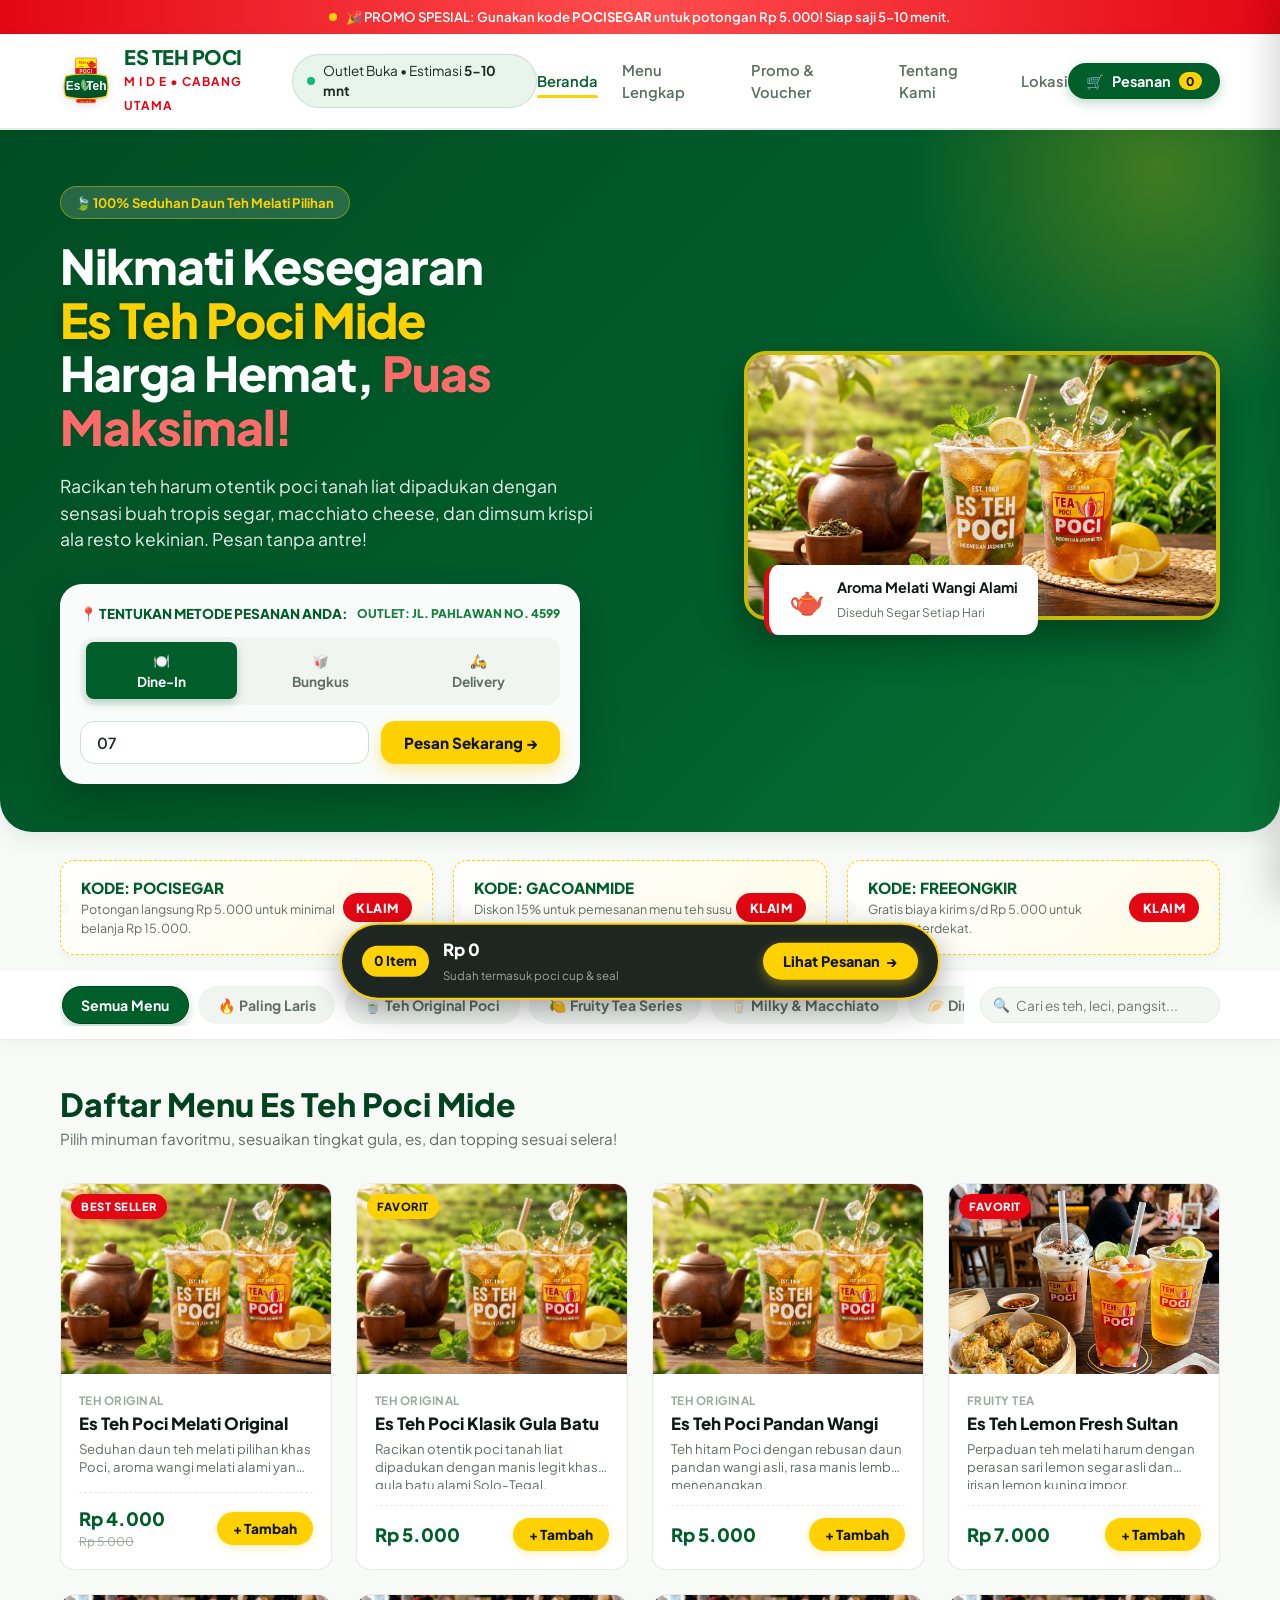
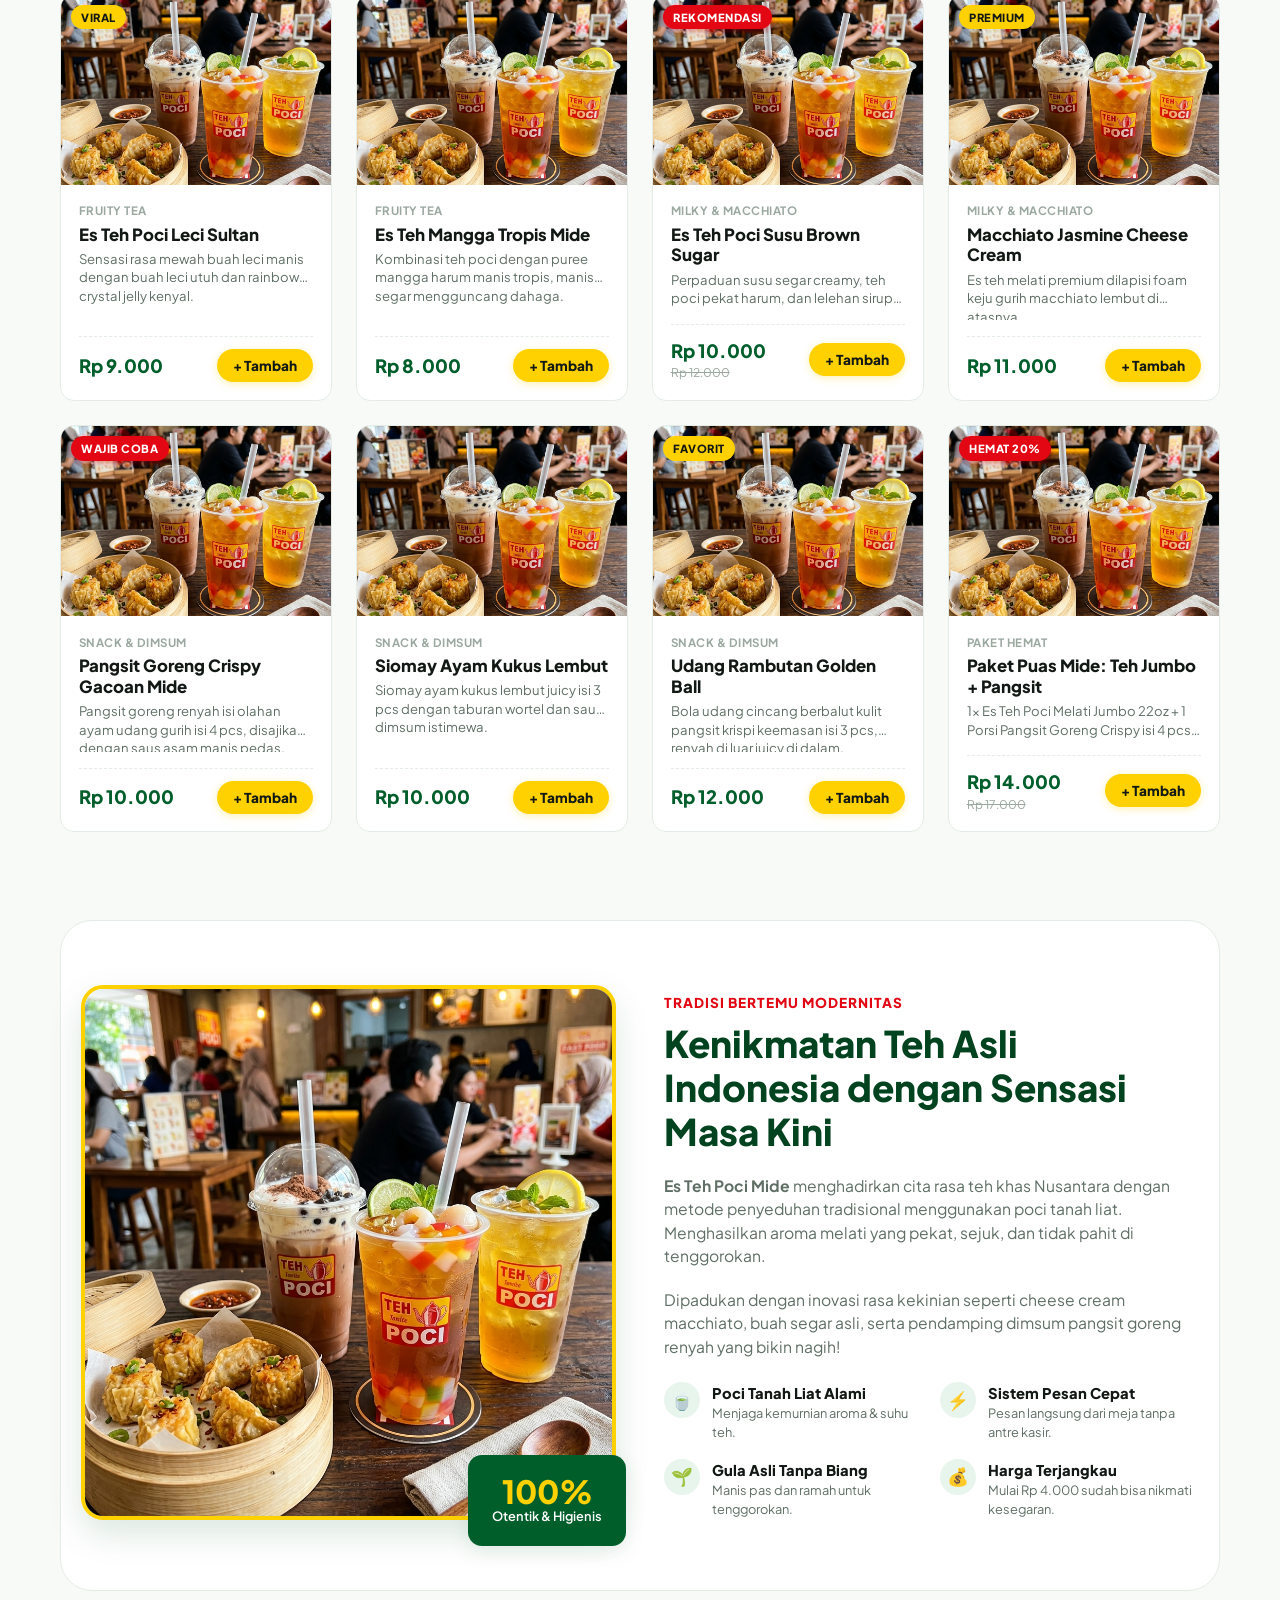
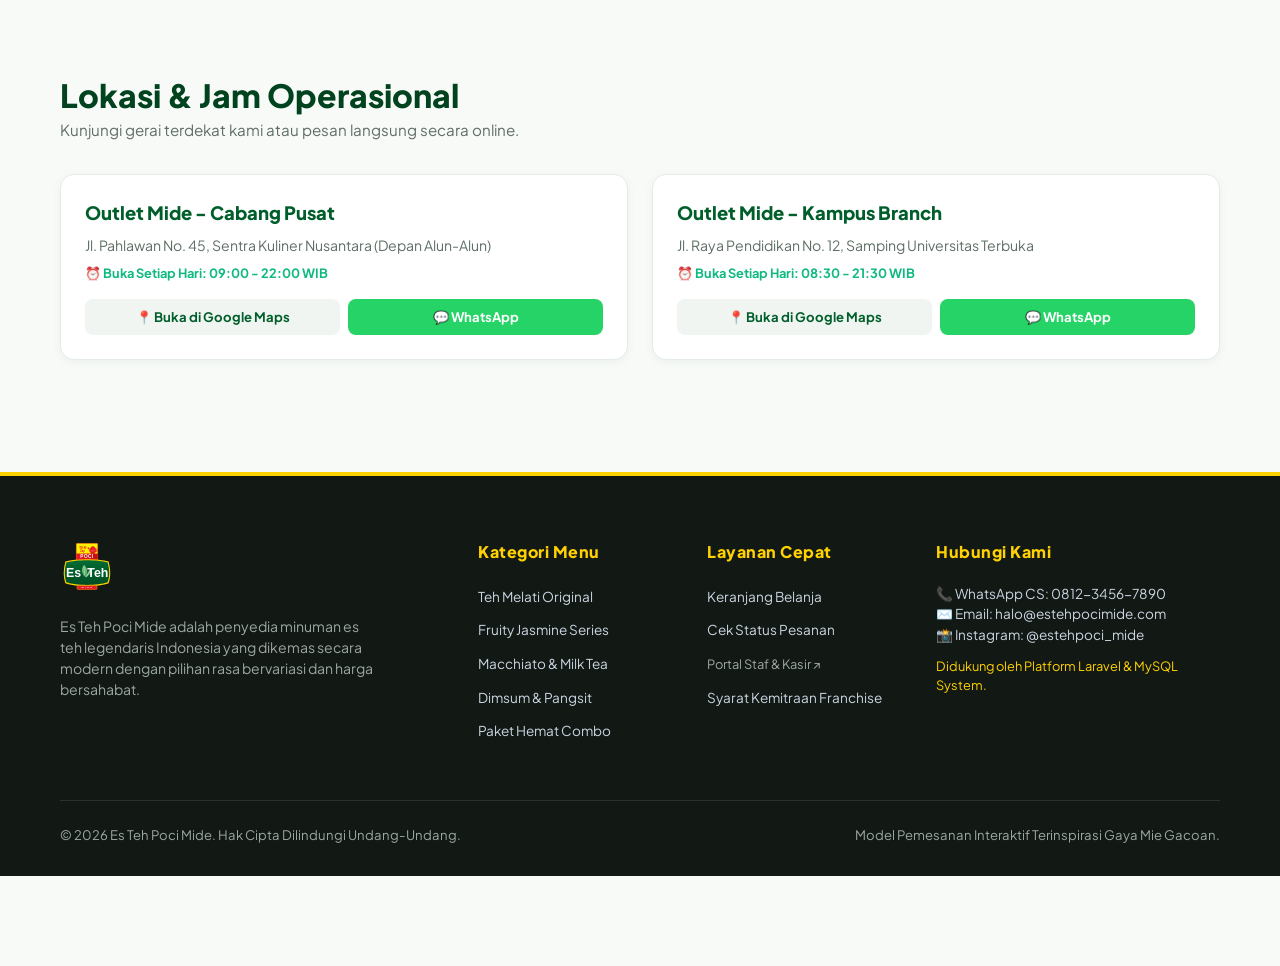
==== commit c0a1debe: "Update outlet address in order mode selector" ====
--- a/index.html
+++ b/index.html
@@ -86,7 +86,7 @@
           <div class="order-mode-selector">
             <div class="order-mode-header">
               <span>📍 Tentukan Metode Pesanan Anda:</span>
-              <span style="font-size: 0.75rem; color: #15803d; font-weight: 800;">Outlet: Jl. Pahlawan No. 45</span>
+              <span style="font-size: 0.75rem; color: #15803d; font-weight: 800;">Outlet: Jl. Pahlawan No. 4599</span>
             </div>
             
             <div class="order-tabs">
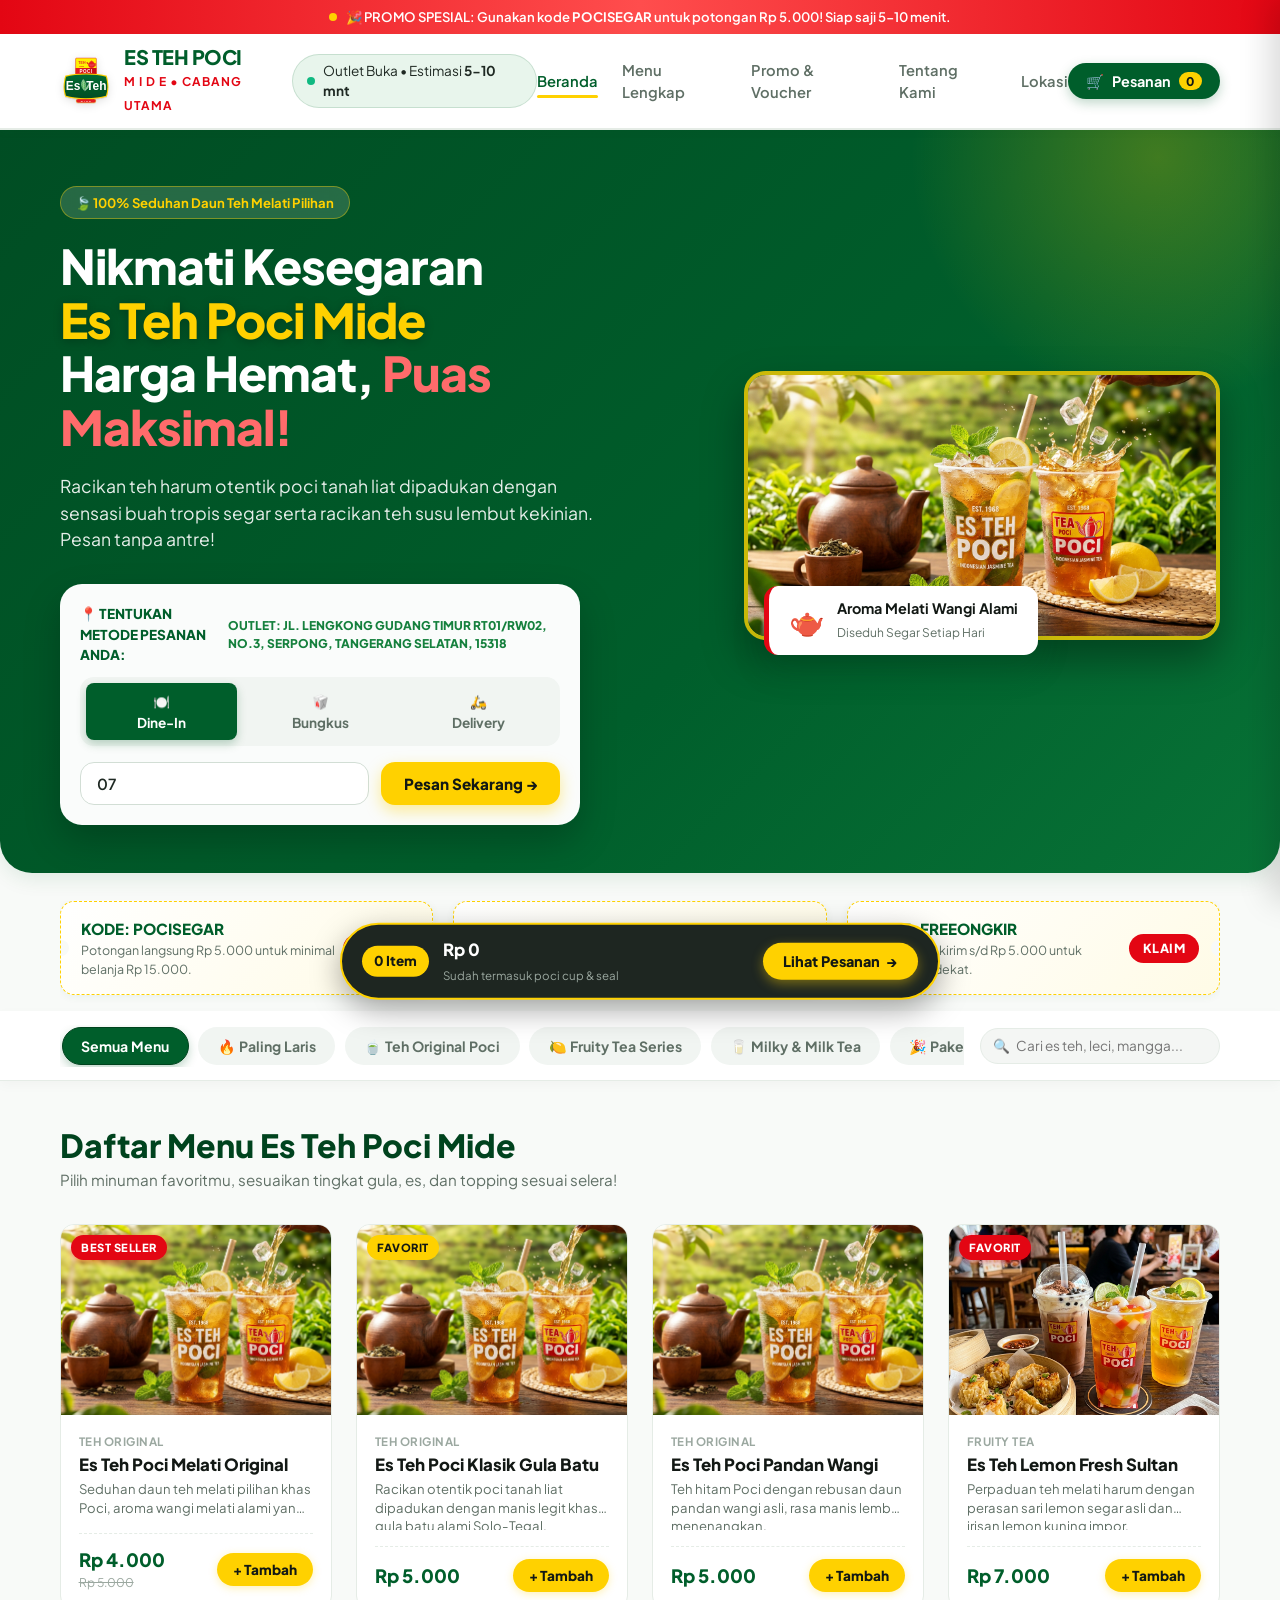
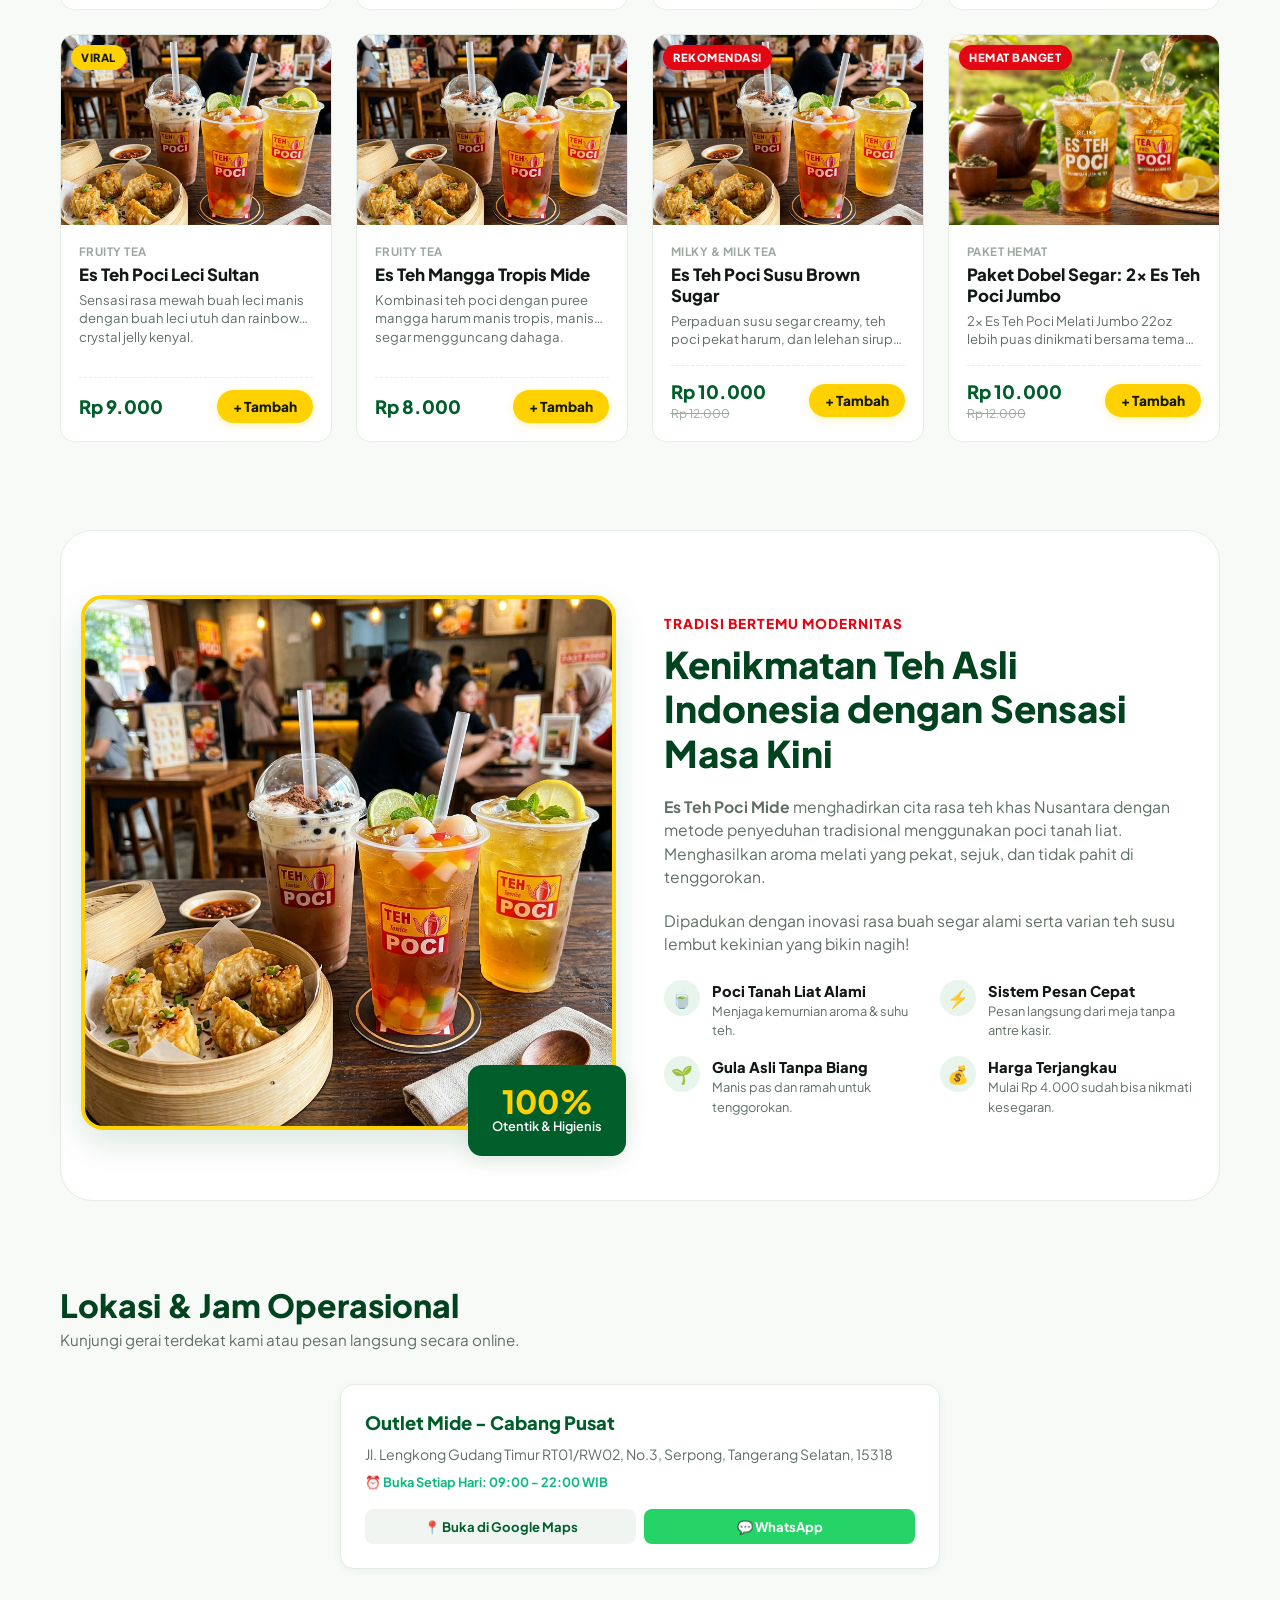
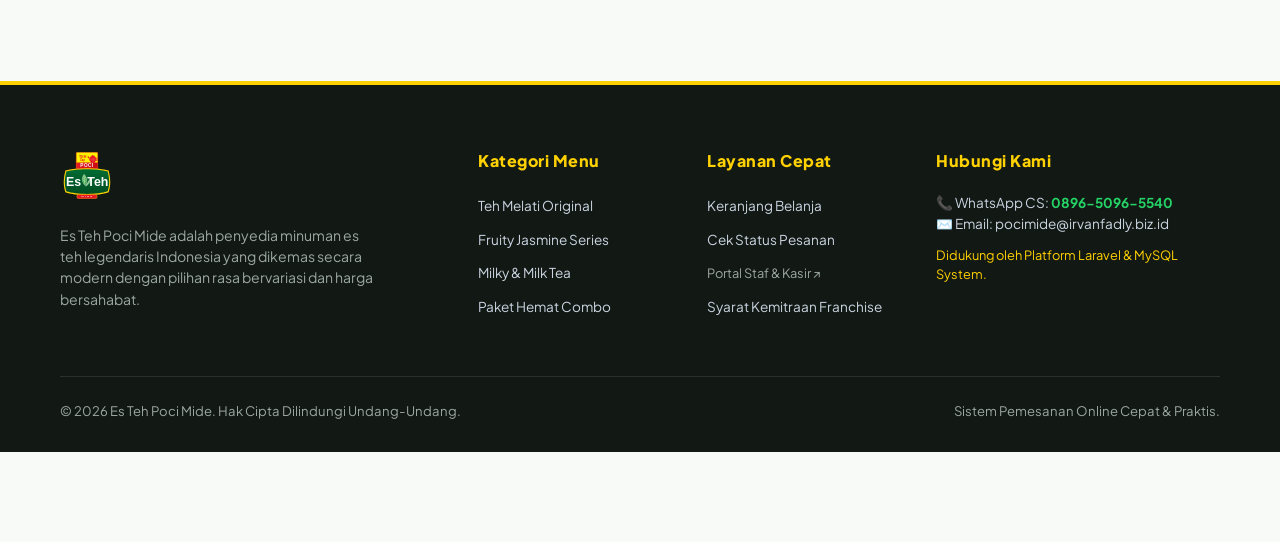
==== commit 84b9b32c: "Update frontend: single outlet, update address & WA CTA, remove instagram, dimsum, macchiato cheese " ====
--- a/index.html
+++ b/index.html
@@ -4,8 +4,8 @@
   <meta charset="UTF-8">
   <meta name="viewport" content="width=device-width, initial-scale=1.0">
   <title>Es Teh Poci Mide - Segarnya Teh Asli Indonesia | Pesan Online Cepat</title>
-  <meta name="description" content="Nikmati kesegaran otentik Es Teh Poci Mide dengan racikan daun teh melati pilihan dan poci tanah liat. Pesan online dine-in, takeaway, atau delivery dengan cepat dan praktis ala Mie Gacoan.">
-  <meta name="keywords" content="Es Teh Poci, Es Teh Poci Mide, Pesan Online, Teh Melati, Minuman Segar, Mie Gacoan Style">
+  <meta name="description" content="Nikmati kesegaran otentik Es Teh Poci Mide dengan racikan daun teh melati pilihan dan poci tanah liat. Pesan online dine-in, takeaway, atau delivery dengan cepat, segar, dan praktis.">
+  <meta name="keywords" content="Es Teh Poci, Es Teh Poci Mide, Pesan Online, Teh Melati, Minuman Segar">
   
   <!-- Favicon -->
   <link rel="icon" type="image/svg+xml" href="assets/images/logo.svg">
@@ -79,14 +79,14 @@
             Harga Hemat, <span class="highlight-red">Puas Maksimal!</span>
           </h1>
           <p class="hero-desc">
-            Racikan teh harum otentik poci tanah liat dipadukan dengan sensasi buah tropis segar, macchiato cheese, dan dimsum krispi ala resto kekinian. Pesan tanpa antre!
+            Racikan teh harum otentik poci tanah liat dipadukan dengan sensasi buah tropis segar serta racikan teh susu lembut kekinian. Pesan tanpa antre!
           </p>
 
-          <!-- Order Mode Selector (Mie Gacoan Style) -->
+          <!-- Order Mode Selector -->
           <div class="order-mode-selector">
             <div class="order-mode-header">
               <span>📍 Tentukan Metode Pesanan Anda:</span>
-              <span style="font-size: 0.75rem; color: #15803d; font-weight: 800;">Outlet: Jl. Pahlawan No. 4599</span>
+              <span style="font-size: 0.75rem; color: #15803d; font-weight: 800;">Outlet: Jl. Lengkong Gudang Timur RT01/RW02, No.3, Serpong, Tangerang Selatan, 15318</span>
             </div>
             
             <div class="order-tabs">
@@ -143,10 +143,10 @@
         <!-- Voucher 2 -->
         <div class="promo-card">
           <div class="promo-content">
-            <h4>KODE: GACOANMIDE</h4>
-            <p>Diskon 15% untuk pemesanan menu teh susu & dimsum!</p>
-          </div>
-          <button class="promo-claim-btn" onclick="AppState.applyPromoCode('GACOANMIDE'); AppState.openCartDrawer();">
+            <h4>KODE: POCISUSU</h4>
+            <p>Diskon 15% untuk pemesanan menu teh susu spesial!</p>
+          </div>
+          <button class="promo-claim-btn" onclick="AppState.applyPromoCode('POCISUSU'); AppState.openCartDrawer();">
             KLAIM
           </button>
         </div>
@@ -174,13 +174,12 @@
           <button class="cat-pill" data-cat="bestseller">🔥 Paling Laris</button>
           <button class="cat-pill" data-cat="original">🍵 Teh Original Poci</button>
           <button class="cat-pill" data-cat="fruit">🍋 Fruity Tea Series</button>
-          <button class="cat-pill" data-cat="milky">🥛 Milky & Macchiato</button>
-          <button class="cat-pill" data-cat="snack">🥟 Dimsum & Snack</button>
+          <button class="cat-pill" data-cat="milky">🥛 Milky & Milk Tea</button>
           <button class="cat-pill" data-cat="combo">🎉 Paket Hemat</button>
         </div>
         <div class="search-input-wrap">
           <span class="search-icon">🔍</span>
-          <input type="text" id="menuSearchInput" placeholder="Cari es teh, leci, pangsit...">
+          <input type="text" id="menuSearchInput" placeholder="Cari es teh, leci, mangga...">
         </div>
       </div>
     </div>
@@ -209,7 +208,7 @@
       <div class="container">
         <div class="about-grid">
           <div class="about-img-box">
-            <img src="assets/images/menu-showcase.jpg" alt="Varian Es Teh Poci Mide & Dimsum">
+            <img src="assets/images/menu-showcase.jpg" alt="Varian Es Teh Poci Mide">
             <div class="about-badge-exp">
               <h3>100%</h3>
               <p>Otentik & Higienis</p>
@@ -222,7 +221,7 @@
               <b>Es Teh Poci Mide</b> menghadirkan cita rasa teh khas Nusantara dengan metode penyeduhan tradisional menggunakan poci tanah liat. Menghasilkan aroma melati yang pekat, sejuk, dan tidak pahit di tenggorokan.
             </p>
             <p>
-              Dipadukan dengan inovasi rasa kekinian seperti cheese cream macchiato, buah segar asli, serta pendamping dimsum pangsit goreng renyah yang bikin nagih!
+              Dipadukan dengan inovasi rasa buah segar alami serta varian teh susu lembut kekinian yang bikin nagih!
             </p>
             
             <div class="feature-list">
@@ -271,32 +270,18 @@
         </div>
       </div>
 
-      <div class="outlet-cards">
+      <div class="outlet-cards" style="max-width: 600px; margin: 1.5rem auto 0 auto;">
         <div class="outlet-box">
           <div>
             <h4>Outlet Mide - Cabang Pusat</h4>
-            <p>Jl. Pahlawan No. 45, Sentra Kuliner Nusantara (Depan Alun-Alun)</p>
+            <p>Jl. Lengkong Gudang Timur RT01/RW02, No.3, Serpong, Tangerang Selatan, 15318</p>
             <div class="outlet-timings">
               <span>⏰ Buka Setiap Hari: 09:00 - 22:00 WIB</span>
             </div>
           </div>
           <div class="outlet-actions">
-            <a href="https://maps.google.com" target="_blank" class="btn-outlet-map">📍 Buka di Google Maps</a>
-            <a href="https://wa.me/6281234567890?text=Halo%20Admin%20Es%20Teh%20Poci%20Mide" target="_blank" class="btn-outlet-wa">💬 WhatsApp</a>
-          </div>
-        </div>
-
-        <div class="outlet-box">
-          <div>
-            <h4>Outlet Mide - Kampus Branch</h4>
-            <p>Jl. Raya Pendidikan No. 12, Samping Universitas Terbuka</p>
-            <div class="outlet-timings">
-              <span>⏰ Buka Setiap Hari: 08:30 - 21:30 WIB</span>
-            </div>
-          </div>
-          <div class="outlet-actions">
-            <a href="https://maps.google.com" target="_blank" class="btn-outlet-map">📍 Buka di Google Maps</a>
-            <a href="https://wa.me/6281234567890?text=Halo%20Admin%20Es%20Teh%20Poci%20Mide" target="_blank" class="btn-outlet-wa">💬 WhatsApp</a>
+            <a href="https://maps.google.com/?q=Jl.+Lengkong+Gudang+Timur+RT01%2FRW02%2C+No.3%2C+Serpong%2C+Tangerang+Selatan%2C+15318" target="_blank" class="btn-outlet-map">📍 Buka di Google Maps</a>
+            <a href="https://wa.me/6289650965540?text=Halo%20Admin%20Es%20Teh%20Poci%20Mide" target="_blank" class="btn-outlet-wa">💬 WhatsApp</a>
           </div>
         </div>
       </div>
@@ -316,8 +301,7 @@
           <ul>
             <li><a href="#menuCatalog">Teh Melati Original</a></li>
             <li><a href="#menuCatalog">Fruity Jasmine Series</a></li>
-            <li><a href="#menuCatalog">Macchiato & Milk Tea</a></li>
-            <li><a href="#menuCatalog">Dimsum & Pangsit</a></li>
+            <li><a href="#menuCatalog">Milky & Milk Tea</a></li>
             <li><a href="#menuCatalog">Paket Hemat Combo</a></li>
           </ul>
         </div>
@@ -333,9 +317,8 @@
         <div class="footer-col">
           <h5>Hubungi Kami</h5>
           <p style="font-size:0.85rem; color:#cbd5e1; margin-bottom:0.75rem;">
-            📞 WhatsApp CS: 0812-3456-7890<br>
-            ✉️ Email: halo@estehpocimide.com<br>
-            📸 Instagram: @estehpoci_mide
+            📞 WhatsApp CS: <a href="https://wa.me/6289650965540" target="_blank" style="color:#25d366; text-decoration:none; font-weight:700;">0896-5096-5540</a><br>
+            ✉️ Email: pocimide@irvanfadly.biz.id
           </p>
           <div style="font-size: 0.8rem; color: var(--yellow);">
             Didukung oleh Platform Laravel & MySQL System.
@@ -345,7 +328,7 @@
 
       <div class="footer-bottom">
         <div>&copy; 2026 Es Teh Poci Mide. Hak Cipta Dilindungi Undang-Undang.</div>
-        <div>Model Pemesanan Interaktif Terinspirasi Gaya Mie Gacoan.</div>
+        <div>Sistem Pemesanan Online Cepat & Praktis.</div>
       </div>
     </div>
   </footer>
@@ -365,7 +348,7 @@
     </button>
   </div>
 
-  <!-- 11. MIE GACOAN-STYLE PRODUCT CUSTOMIZATION MODAL -->
+  <!-- 11. PRODUCT CUSTOMIZATION MODAL -->
   <div class="modal-overlay" id="customizeModal">
     <div class="modal-container">
       <button class="modal-close-btn" onclick="AppState.closeProductModal()">✕</button>
@@ -492,14 +475,6 @@
               </div>
               <span class="topping-price">+Rp 1.000</span>
             </label>
-
-            <label class="topping-option-item">
-              <div class="topping-left">
-                <input type="checkbox" name="topping" value="Cream Cheese Macchiato" data-price="3000">
-                <span>Cream Cheese Macchiato</span>
-              </div>
-              <span class="topping-price">+Rp 3.000</span>
-            </label>
           </div>
         </div>
 
@@ -652,7 +627,7 @@
     </div>
   </div>
 
-  <!-- 13. LIVE ORDER TRACKING MODAL (Mie Gacoan Realtime Order Tracking) -->
+  <!-- 13. LIVE ORDER TRACKING MODAL -->
   <div class="modal-overlay" id="trackingModal">
     <div class="modal-container">
       <button class="modal-close-btn" onclick="AppState.closeTrackingModal()">✕</button>
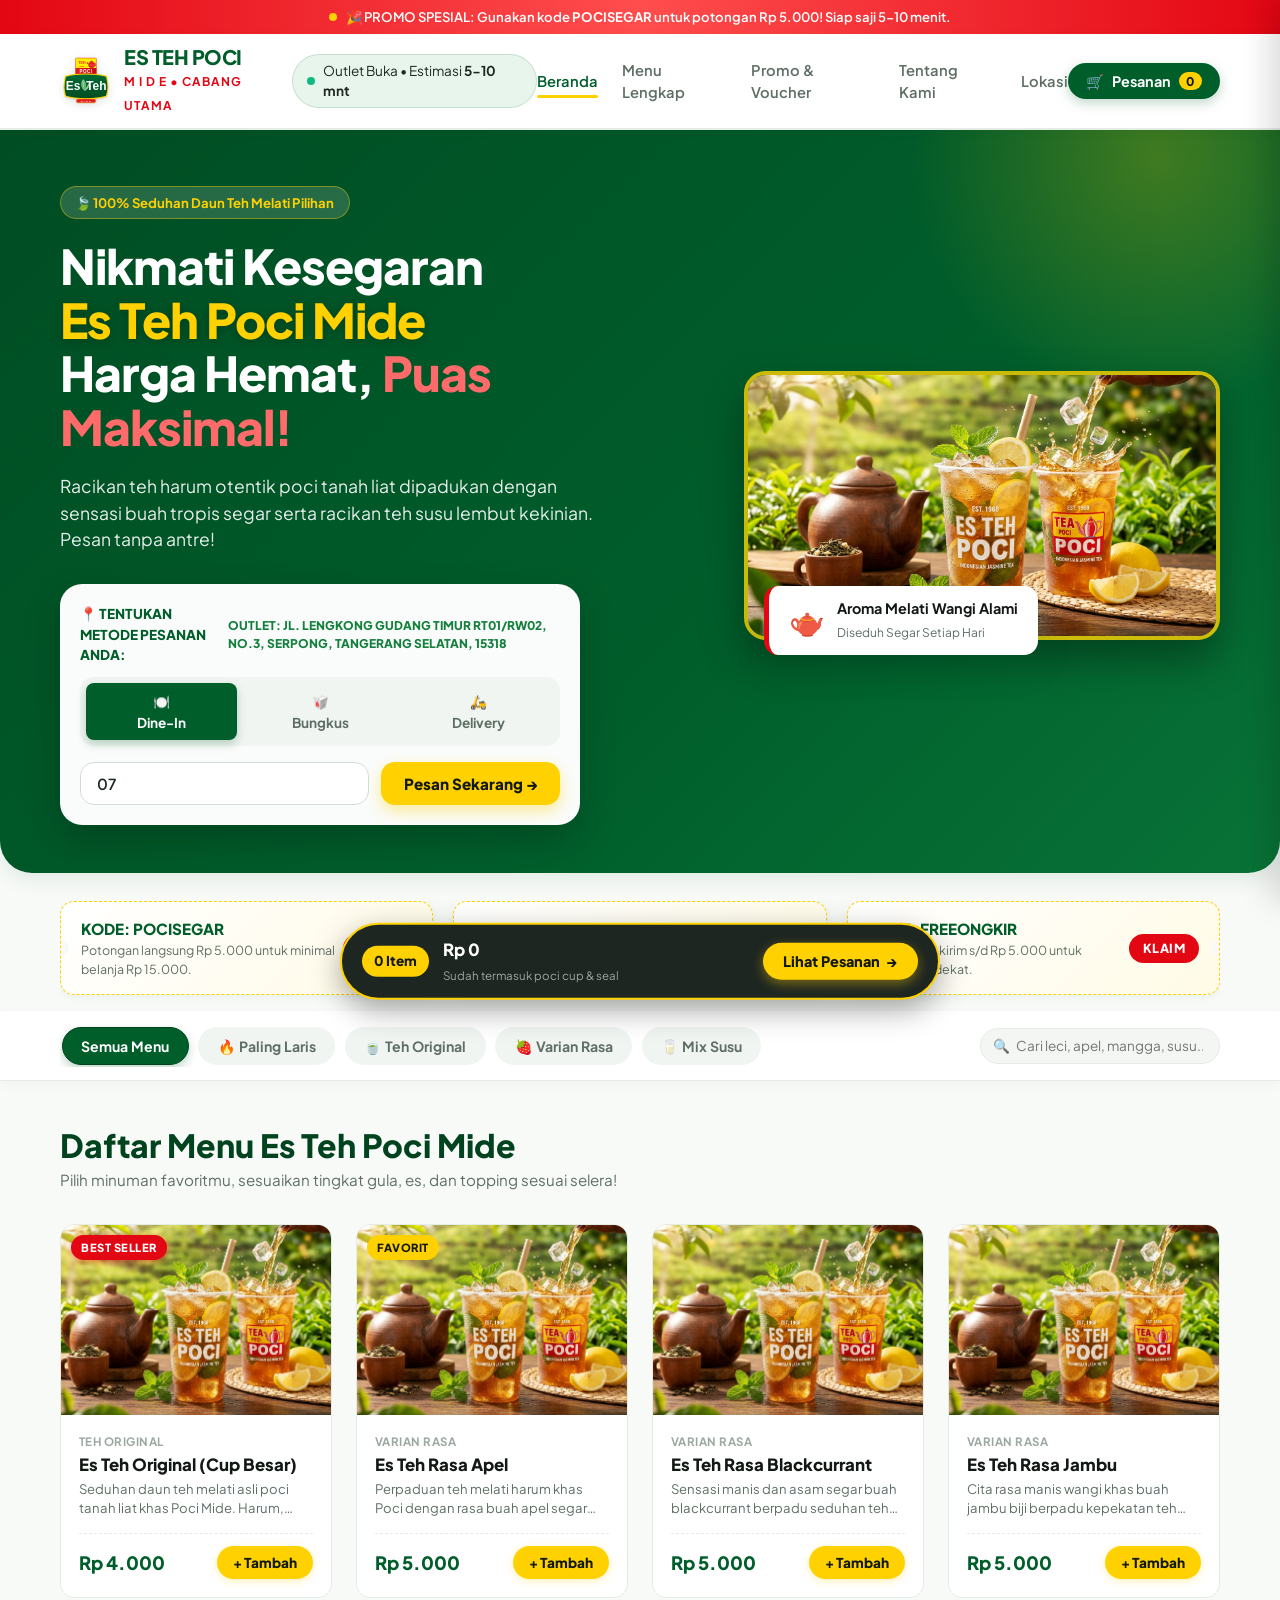
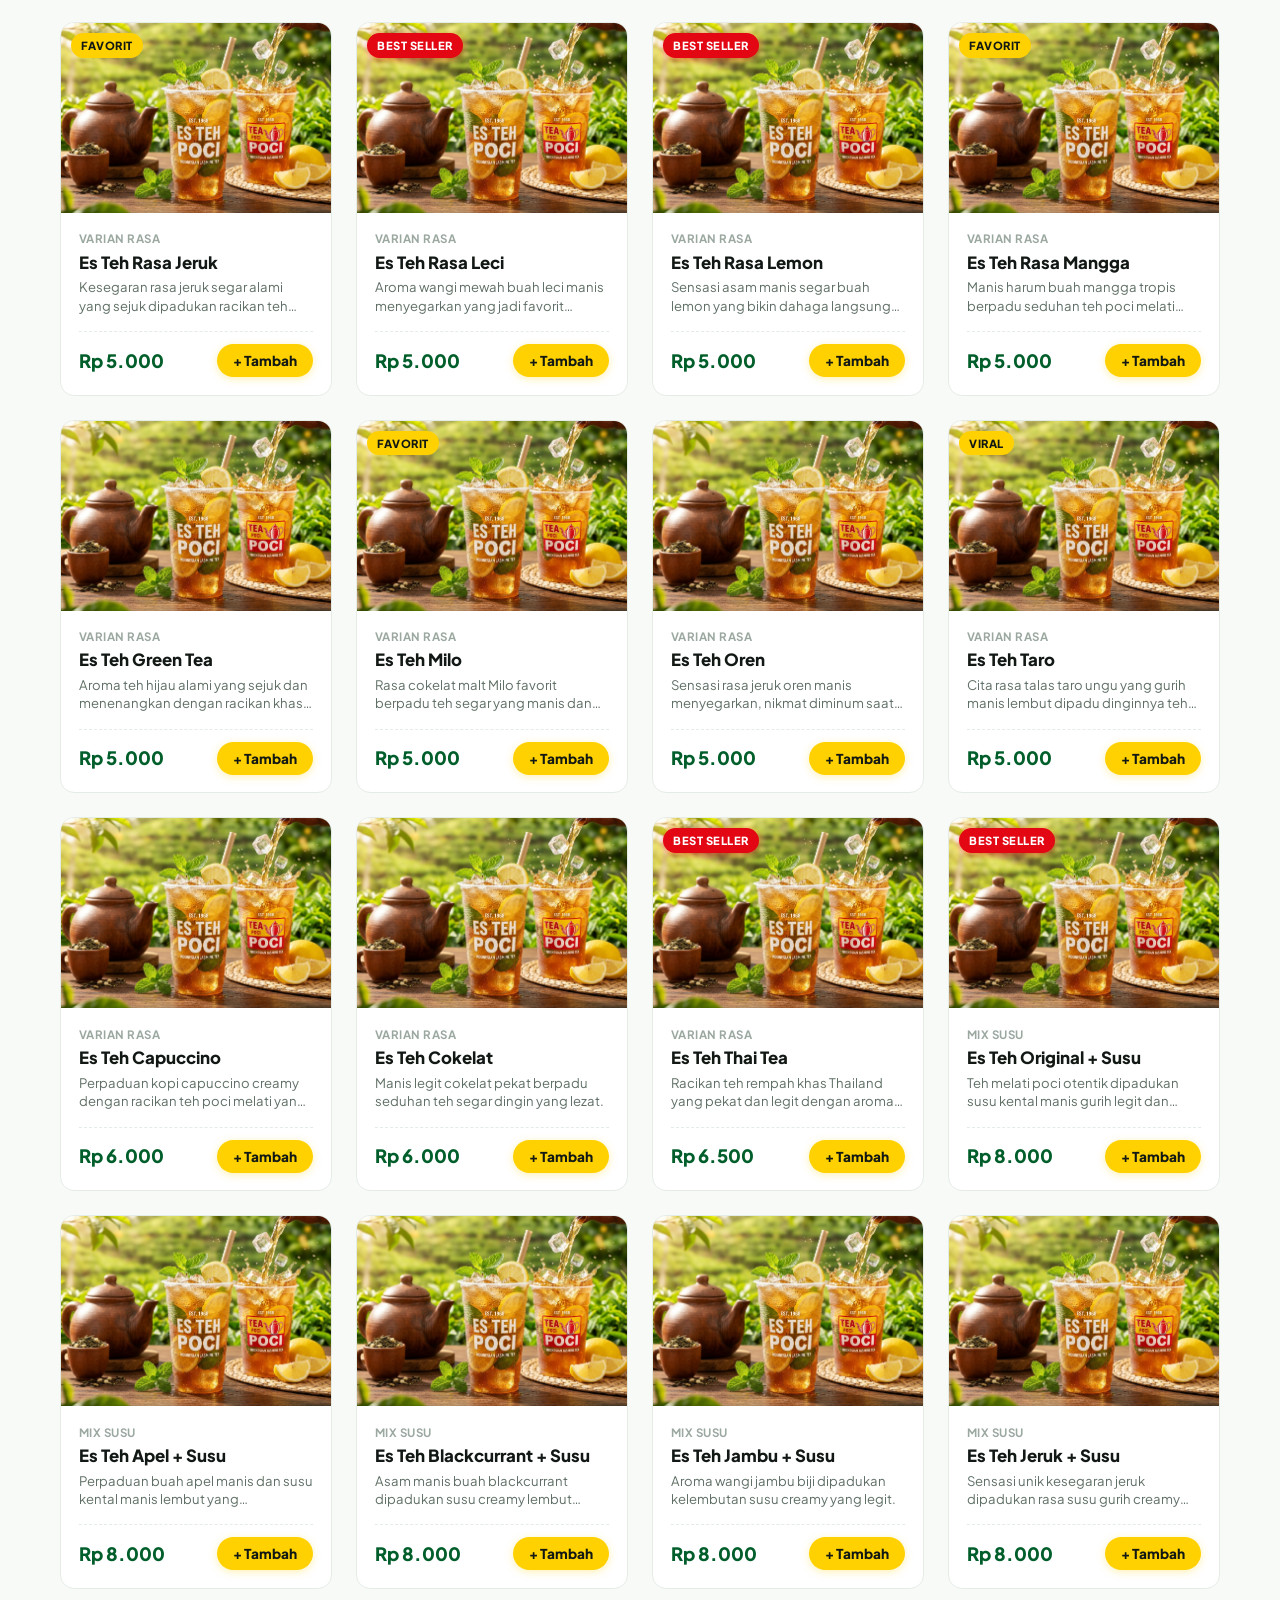
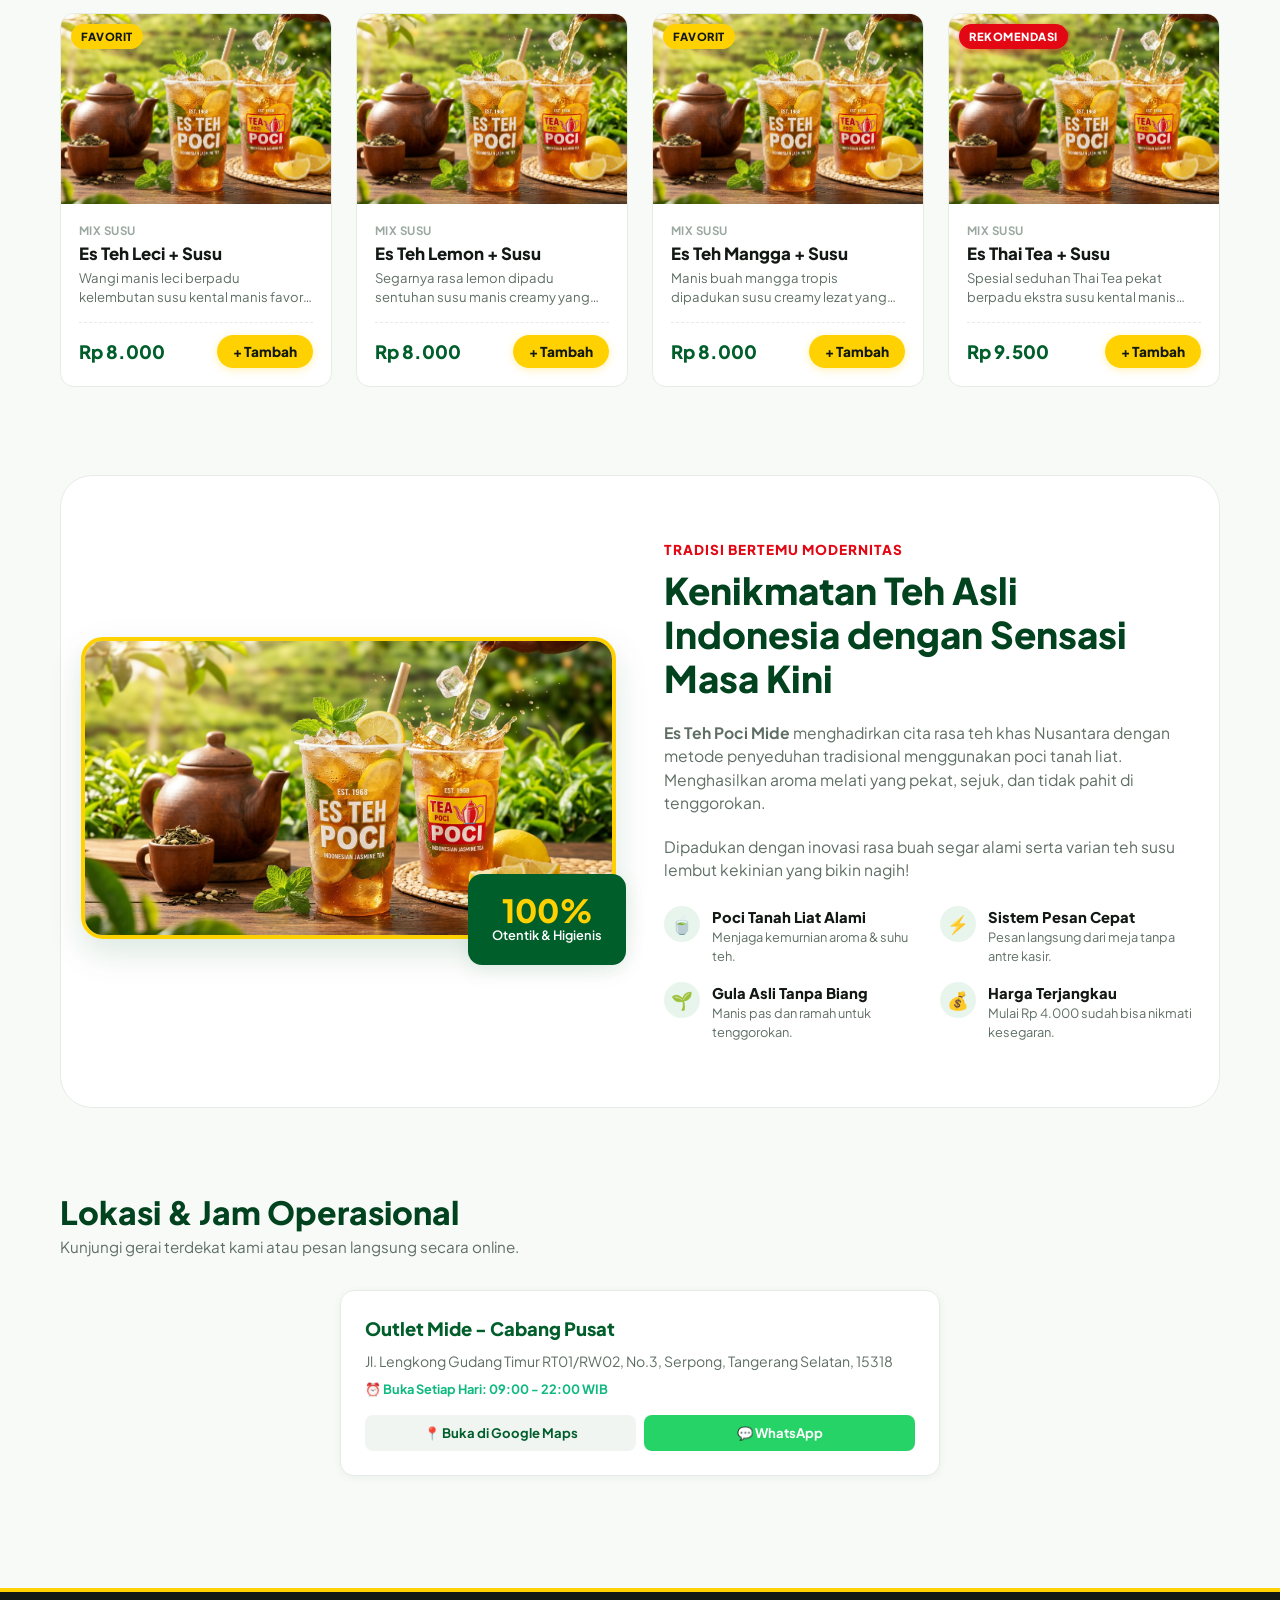
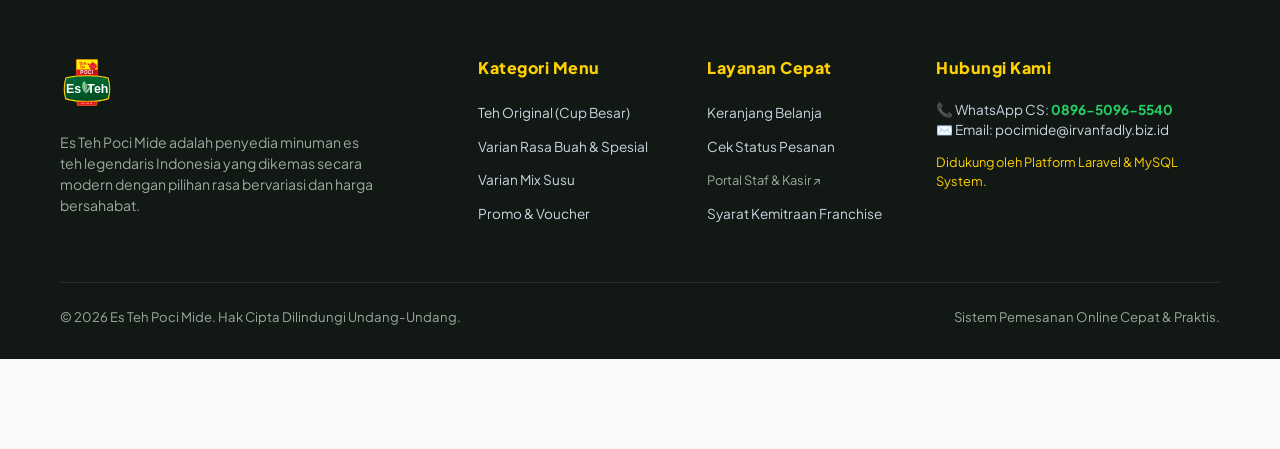
==== commit 968d6847: "Update menu catalog to match actual menu (Daftar Menu.txt) with uniform 2-cups hero banner image" ====
--- a/index.html
+++ b/index.html
@@ -172,14 +172,13 @@
         <div class="category-pills">
           <button class="cat-pill active" data-cat="all">Semua Menu</button>
           <button class="cat-pill" data-cat="bestseller">🔥 Paling Laris</button>
-          <button class="cat-pill" data-cat="original">🍵 Teh Original Poci</button>
-          <button class="cat-pill" data-cat="fruit">🍋 Fruity Tea Series</button>
-          <button class="cat-pill" data-cat="milky">🥛 Milky & Milk Tea</button>
-          <button class="cat-pill" data-cat="combo">🎉 Paket Hemat</button>
+          <button class="cat-pill" data-cat="original">🍵 Teh Original</button>
+          <button class="cat-pill" data-cat="rasa">🍓 Varian Rasa</button>
+          <button class="cat-pill" data-cat="mix">🥛 Mix Susu</button>
         </div>
         <div class="search-input-wrap">
           <span class="search-icon">🔍</span>
-          <input type="text" id="menuSearchInput" placeholder="Cari es teh, leci, mangga...">
+          <input type="text" id="menuSearchInput" placeholder="Cari leci, apel, mangga, susu...">
         </div>
       </div>
     </div>
@@ -208,7 +207,7 @@
       <div class="container">
         <div class="about-grid">
           <div class="about-img-box">
-            <img src="assets/images/menu-showcase.jpg" alt="Varian Es Teh Poci Mide">
+            <img src="assets/images/hero-banner.jpg" alt="Segarnya Es Teh Poci Mide">
             <div class="about-badge-exp">
               <h3>100%</h3>
               <p>Otentik & Higienis</p>
@@ -299,10 +298,10 @@
         <div class="footer-col">
           <h5>Kategori Menu</h5>
           <ul>
-            <li><a href="#menuCatalog">Teh Melati Original</a></li>
-            <li><a href="#menuCatalog">Fruity Jasmine Series</a></li>
-            <li><a href="#menuCatalog">Milky & Milk Tea</a></li>
-            <li><a href="#menuCatalog">Paket Hemat Combo</a></li>
+            <li><a href="#menuCatalog">Teh Original (Cup Besar)</a></li>
+            <li><a href="#menuCatalog">Varian Rasa Buah & Spesial</a></li>
+            <li><a href="#menuCatalog">Varian Mix Susu</a></li>
+            <li><a href="#promoSection">Promo & Voucher</a></li>
           </ul>
         </div>
         <div class="footer-col">
